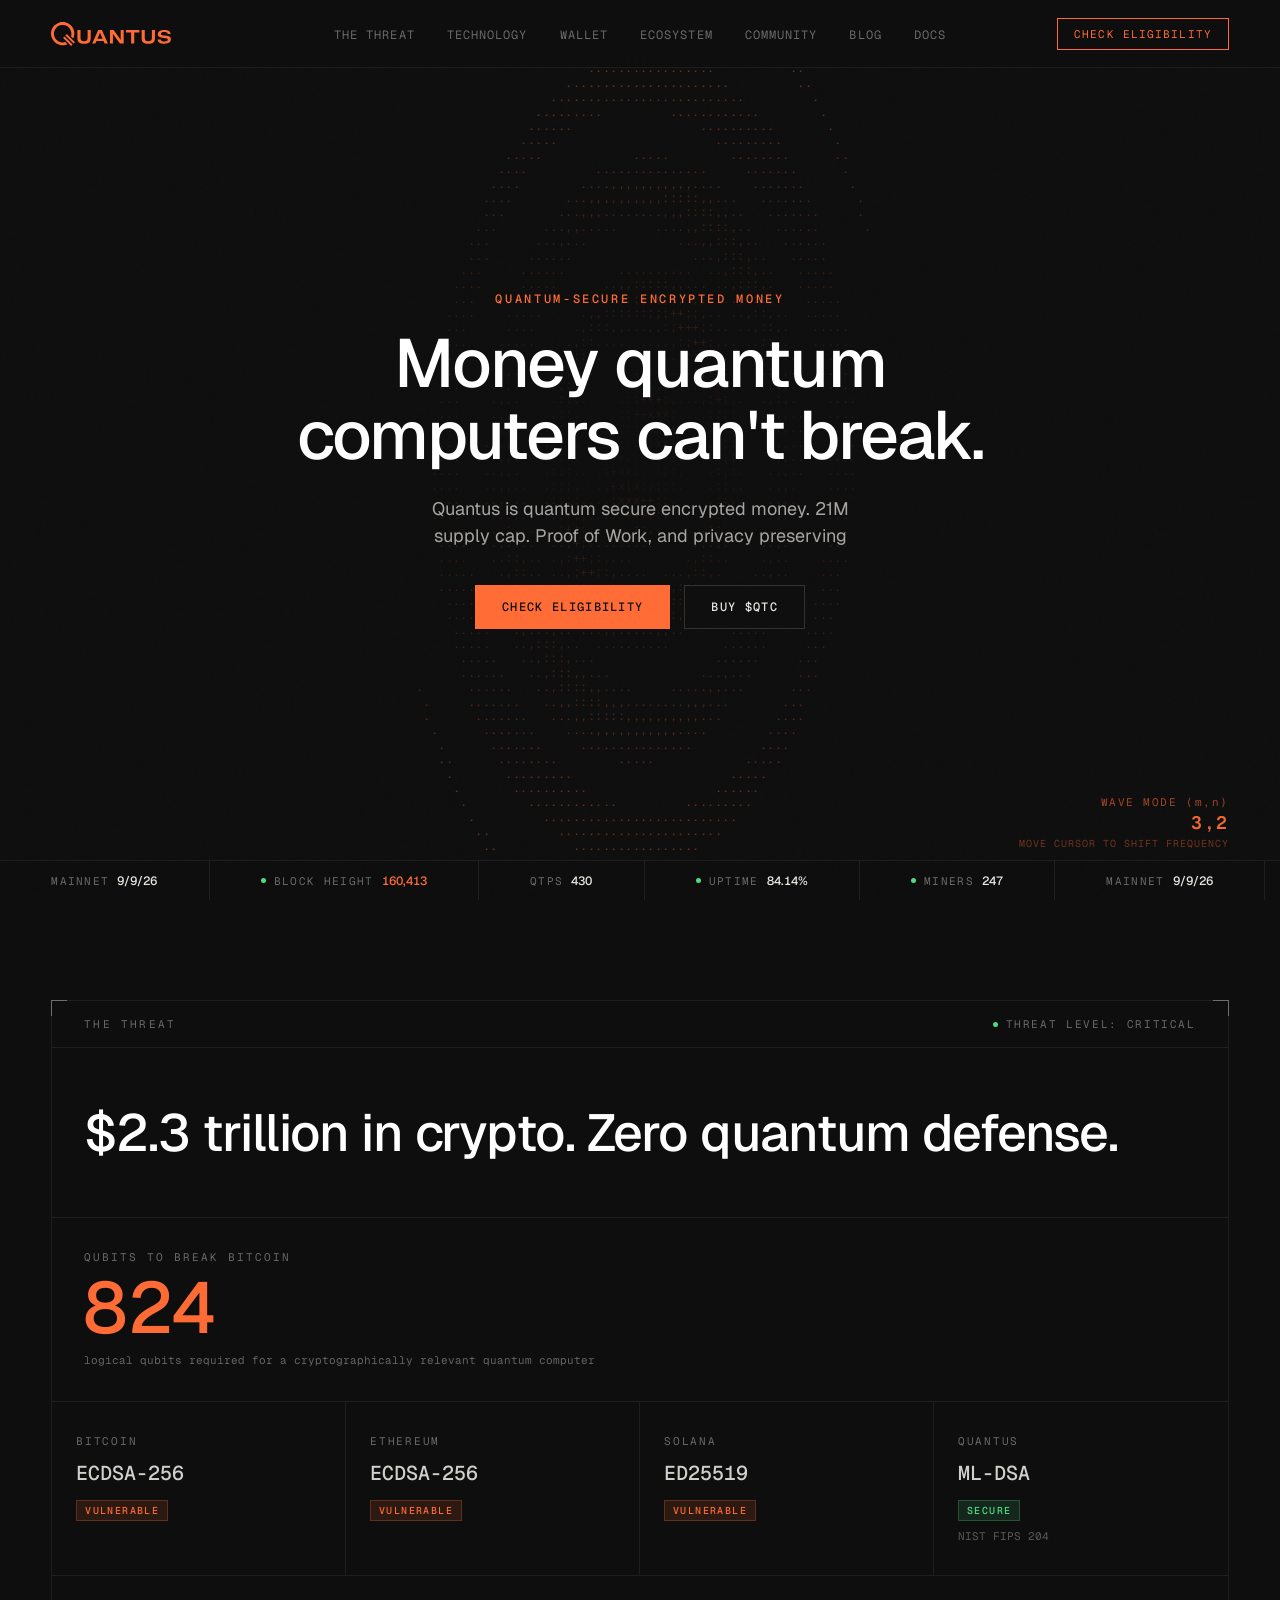
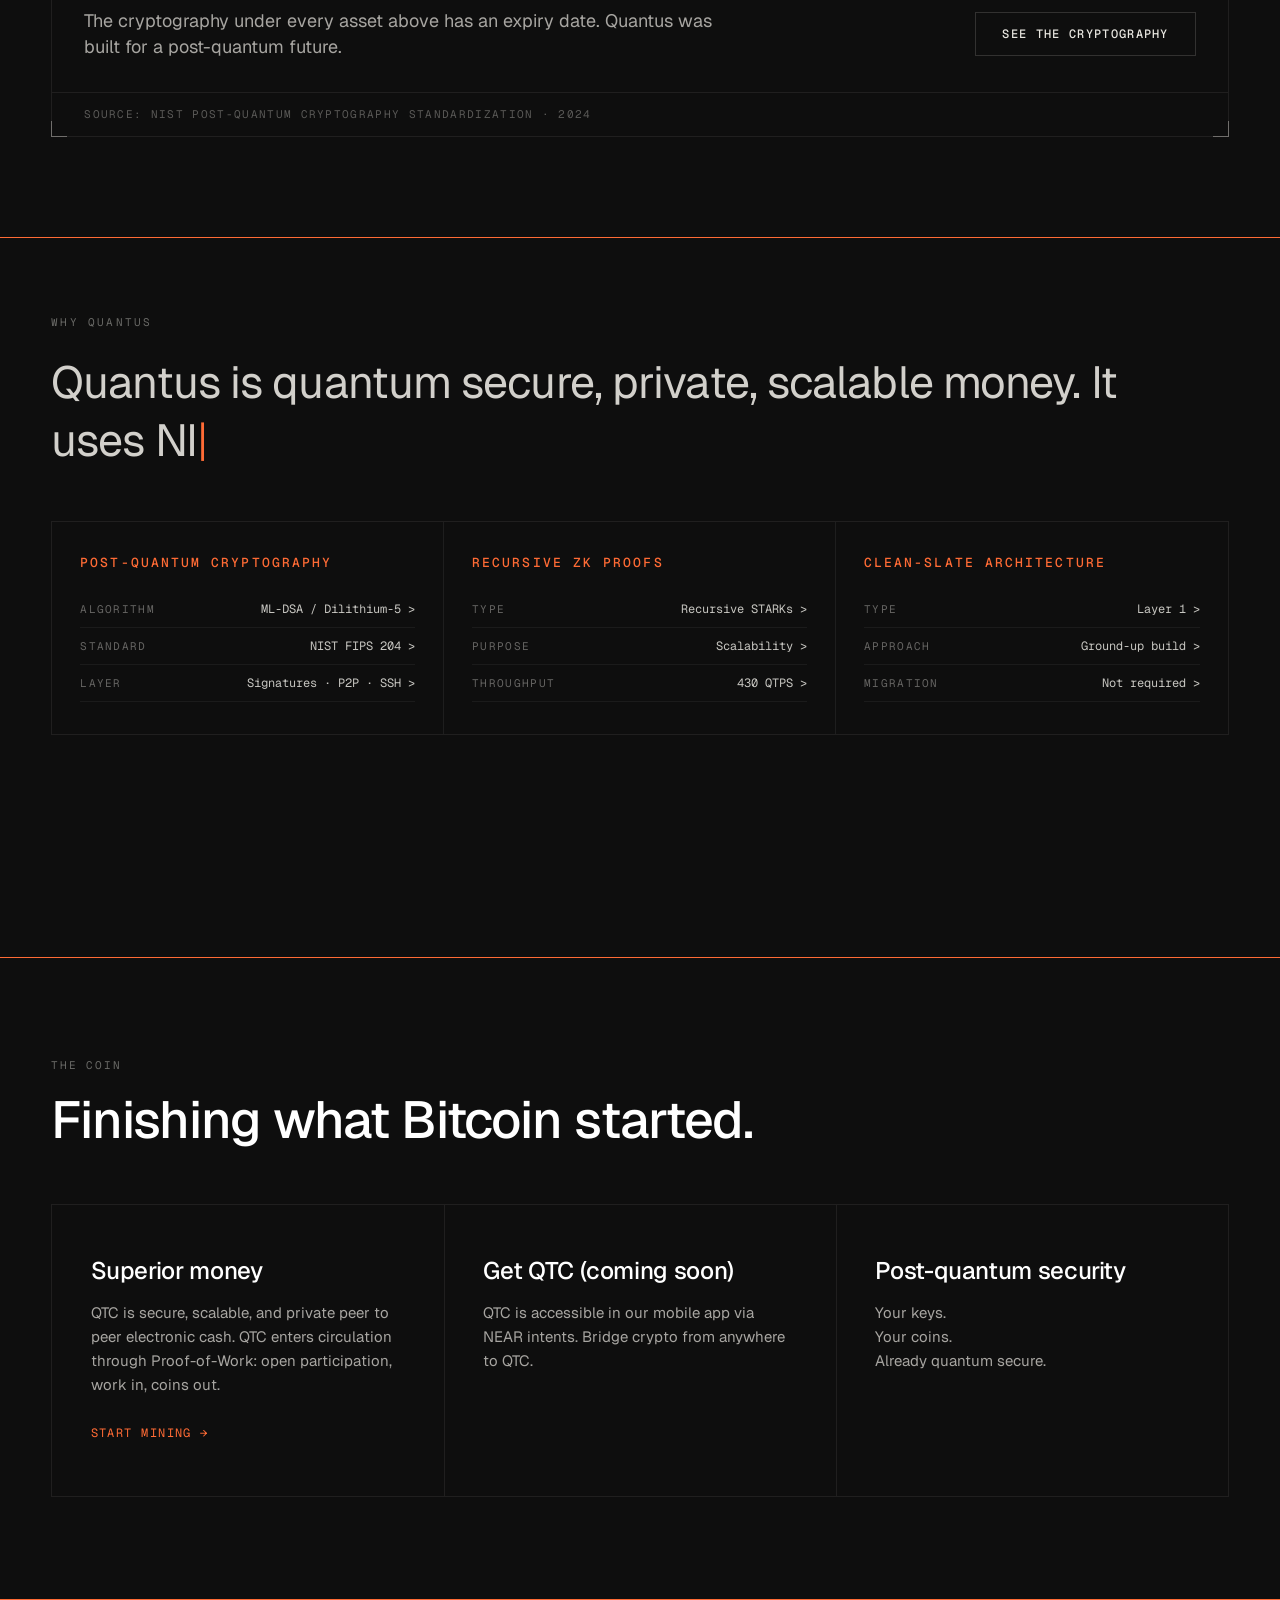
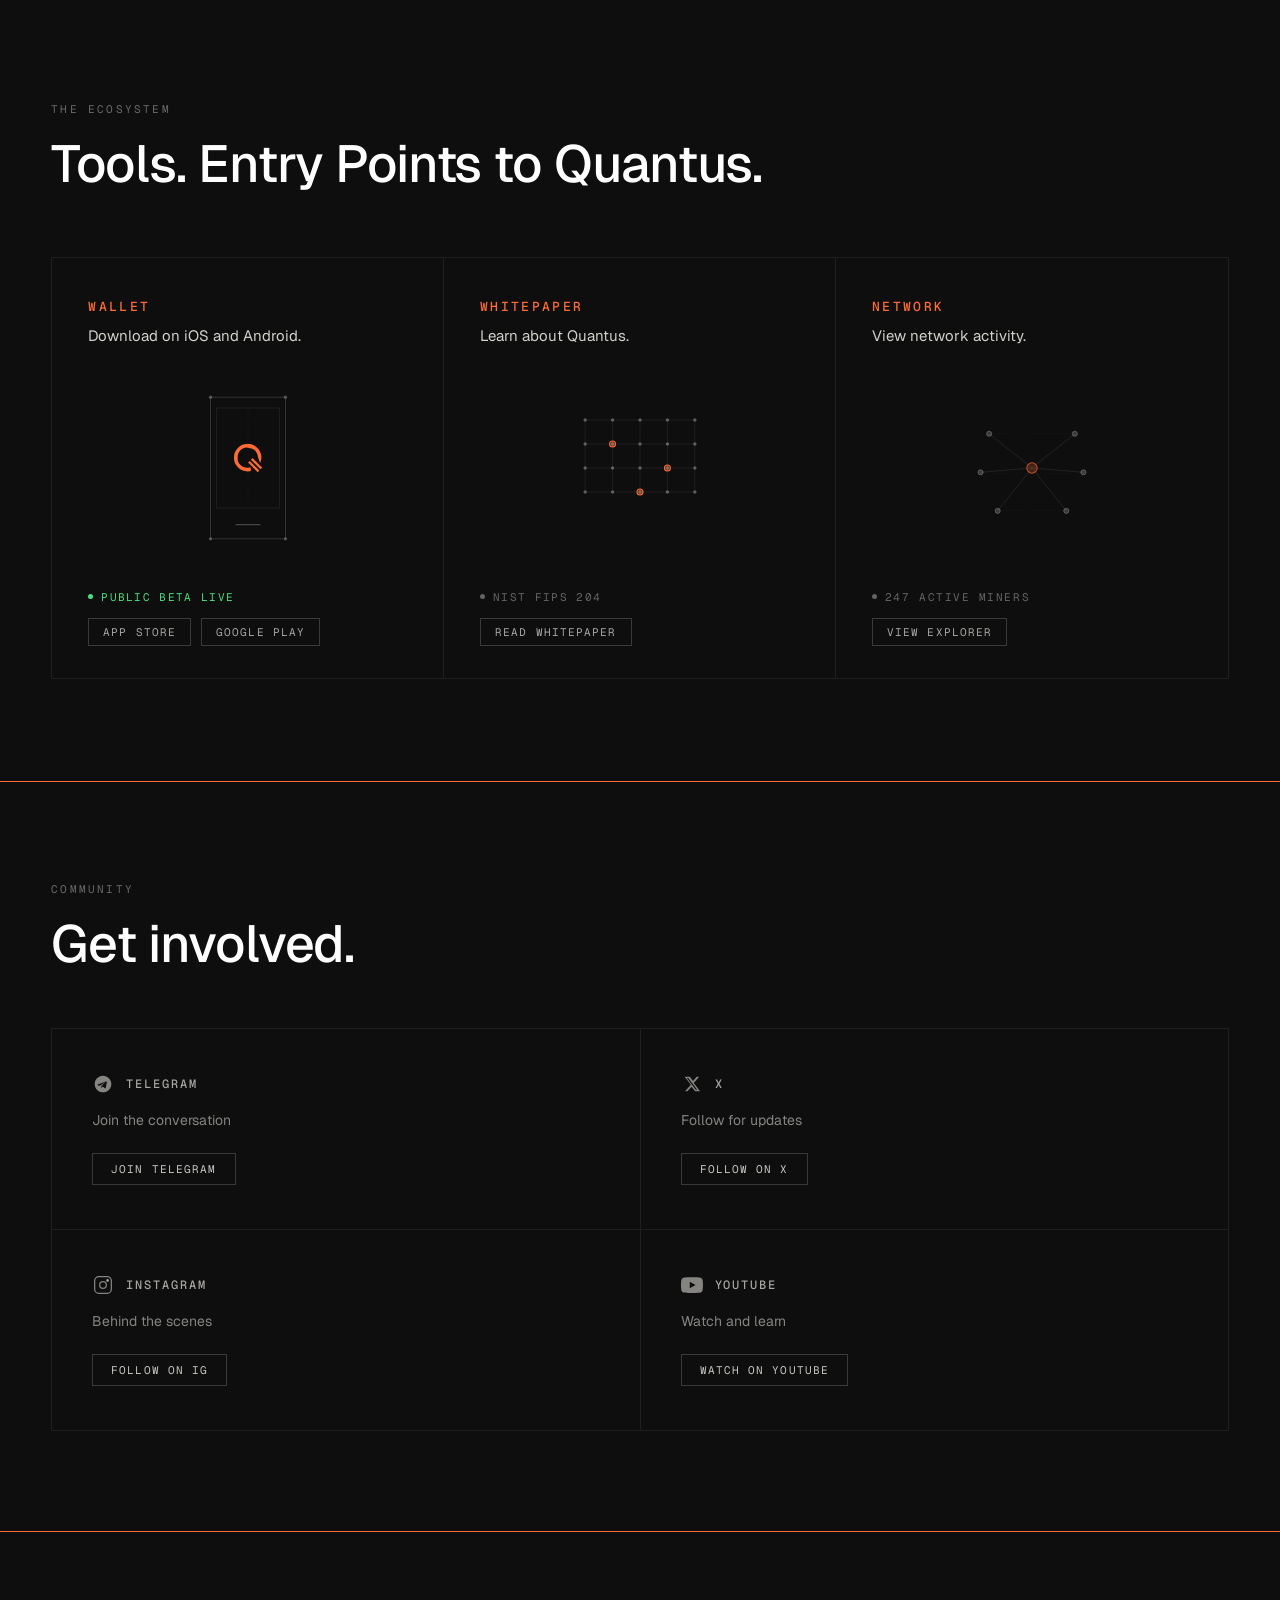
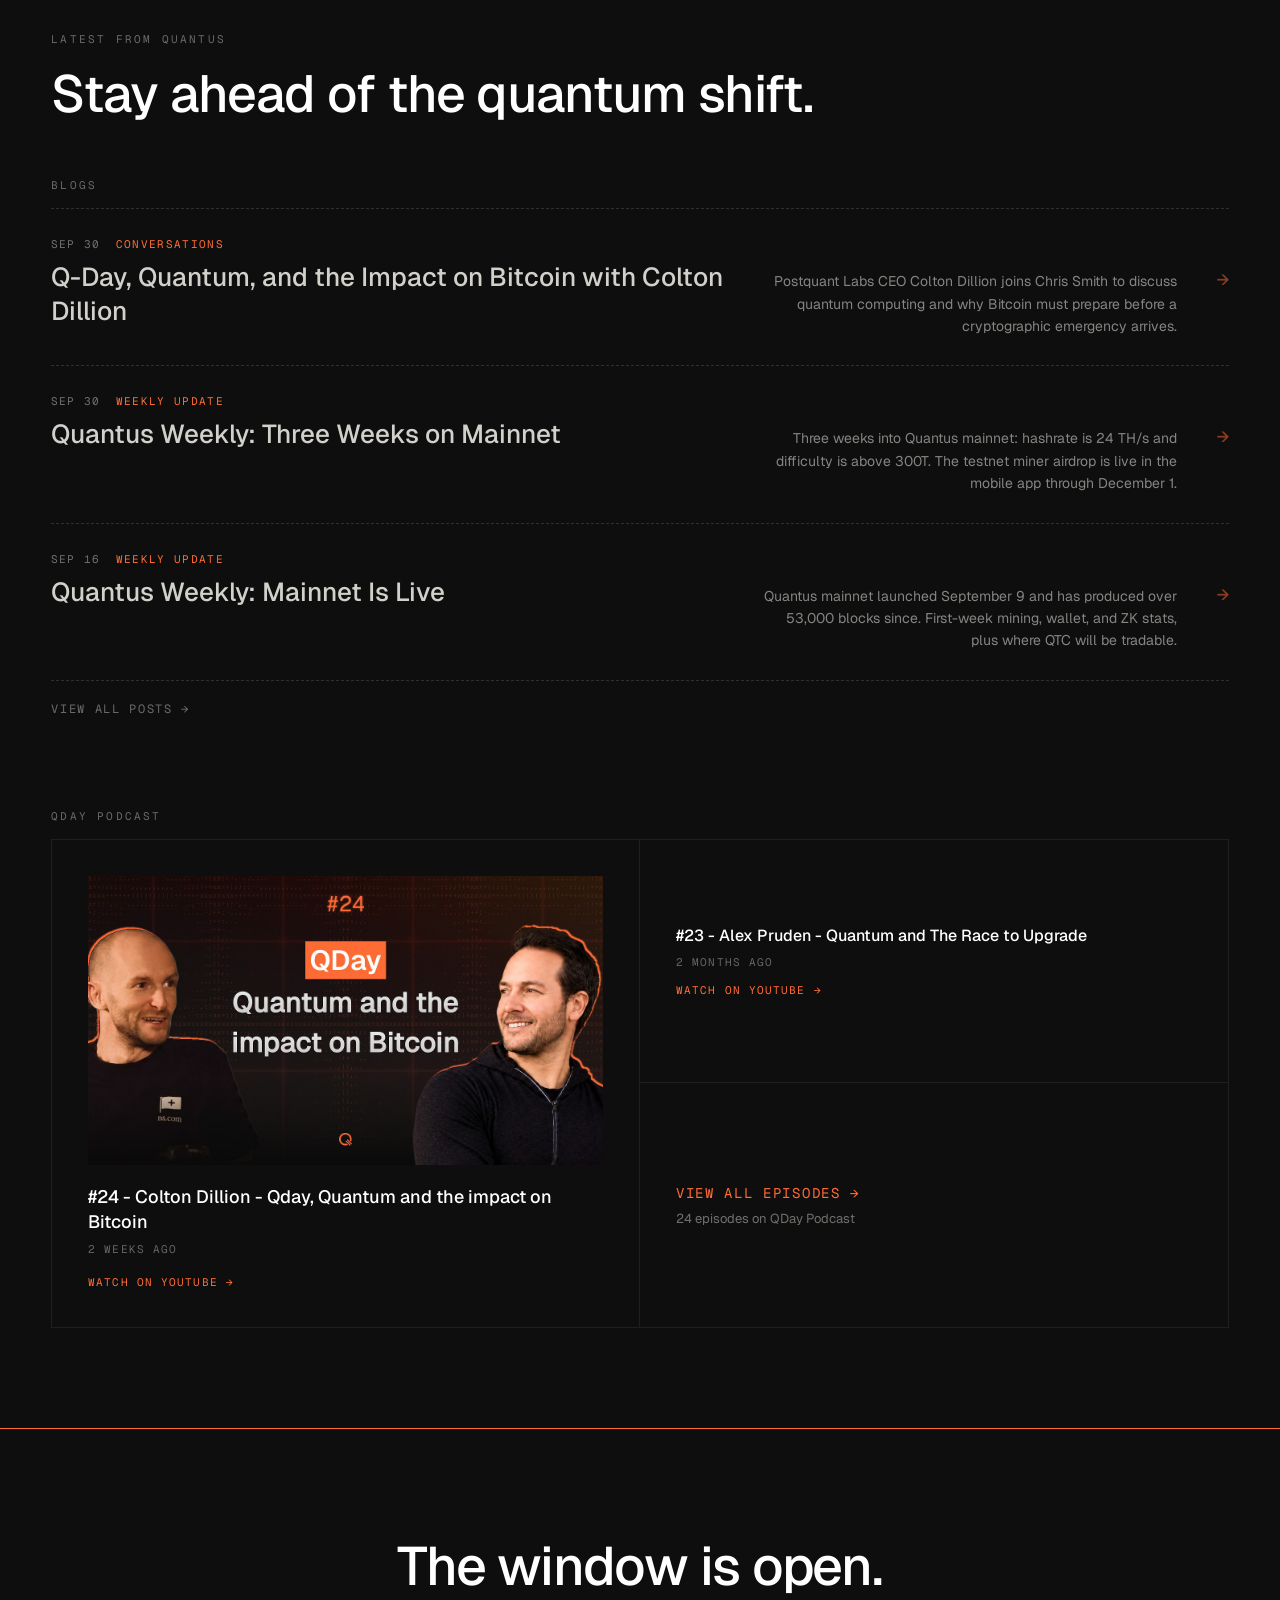
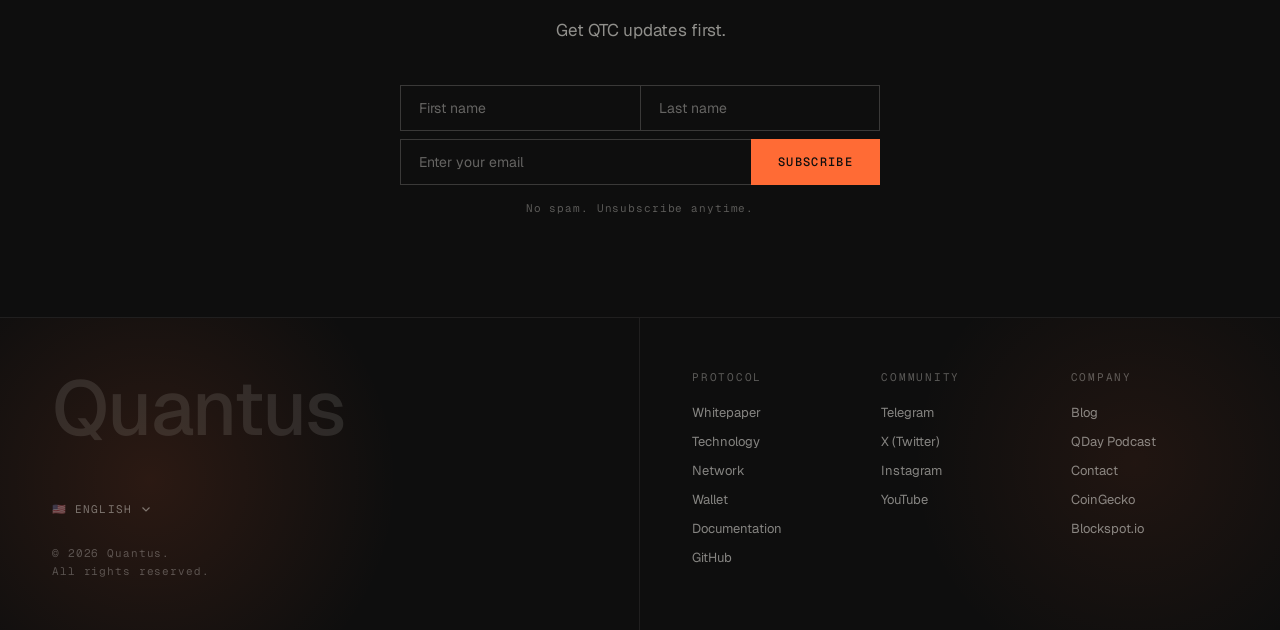
==== index.html @ 4bf9b646 "quantus" ====
<!doctype html>
<html lang="en">
  <head>
    <meta charset="UTF-8" />
    <meta name="viewport" content="width=device-width, initial-scale=1.0, maximum-scale=5.0" />
    <title>Quantus - Quantum-Secure Encrypted Money</title>
    <meta name="description" content="Quantus is quantum-secure encrypted money on Layer 1. Download the wallet for post-quantum protected assets, private transfers, and reversible transactions." />
    <meta property="og:title" content="Quantus - Quantum-Secure Encrypted Money" />
    <meta property="og:description" content="Quantus is quantum-secure encrypted money on Layer 1. Download the wallet for post-quantum protected assets, private transfers, and reversible transactions." />
    <meta property="og:image" content="./images/quantus-banner.png" />
    <meta property="og:type" content="website" />
    <meta name="twitter:card" content="summary_large_image" />
    <meta name="twitter:title" content="Quantus - Quantum-Secure Encrypted Money" />
    <meta name="twitter:description" content="Quantus is quantum-secure encrypted money on Layer 1. Download the wallet for post-quantum protected assets, private transfers, and reversible transactions." />
    <meta name="twitter:image" content="./images/quantus-banner.png" />
    <link rel="icon" type="image/x-icon" href="./images/favicon.ico" />
    <link rel="stylesheet" href="./css/style.css" />
  </head>
  <body>
    <!-- Top Navigation Bar -->
    <nav id="navbar">
      <div class="nav-brand">
        <a href="#" aria-label="Quantus Home">
          <img src="./images/logo.svg" alt="Quantus Logo" class="nav-brand-logo" />
        </a>
      </div>

      <ul class="nav-links">
        <li><a href="#problem" class="nav-link">The Threat</a></li>
        <li><a href="#solution" class="nav-link">Technology</a></li>
        <li><a href="#coin" class="nav-link">Wallet</a></li>
        <li><a href="#ecosystem" class="nav-link">Ecosystem</a></li>
        <li><a href="#community" class="nav-link">Community</a></li>
        <li><a href="#blog" class="nav-link">Blog</a></li>
        <li><a href="https://docs.quantus.com/" target="_blank" rel="noopener noreferrer" class="nav-link">Docs</a></li>
      </ul>

      <div class="nav-actions">
        <a href="./Grah/index.html" class="btn-wallet-nav">check eligibility</a>
        <button class="nav-hamburger" id="nav-hamburger" aria-label="Toggle navigation menu">
          <svg width="24" height="24" viewBox="0 0 24 24" fill="none" stroke="currentColor" stroke-width="1.5">
            <line x1="3" y1="6" x2="21" y2="6"></line>
            <line x1="3" y1="12" x2="21" y2="12"></line>
            <line x1="3" y1="18" x2="21" y2="18"></line>
          </svg>
        </button>
      </div>
    </nav>

    <!-- Mobile Navigation Drawer -->
    <div class="mobile-nav-menu" id="mobile-nav-menu">
      <div class="mobile-nav-header">
        <img src="./images/logo.svg" alt="Quantus Logo" class="nav-brand-logo" style="height: 22px;" />
        <button class="mobile-nav-close" id="mobile-nav-close" aria-label="Close menu">&times;</button>
      </div>
      <div class="mobile-nav-links">
        <a href="#problem" class="mobile-nav-link">The Threat</a>
        <a href="#solution" class="mobile-nav-link">Technology</a>
        <a href="#coin" class="mobile-nav-link">Wallet</a>
        <a href="#ecosystem" class="mobile-nav-link">Ecosystem</a>
        <a href="#community" class="mobile-nav-link">Community</a>
        <a href="#blog" class="mobile-nav-link">Blog</a>
        <a href="https://docs.quantus.com/" target="_blank" rel="noopener noreferrer" class="mobile-nav-link">Docs</a>
      </div>
      <a href="./Grah/" class="btn-wallet-mobile">check eligibility</a>
    </div>

    <!-- Main Content -->
    <main>
      <!-- Terminal Boot Loader -->
      <div id="loader">
        <div id="terminal"></div>
      </div>

      <!-- Hero Section with Interactive Monospace ASCII Quantum Wave -->
      <section id="hero">
        <pre id="ascii-hero" aria-hidden="true"></pre>
        <div class="scrim"></div>

        <div class="hc" id="hc">
          <div class="eyebrow">QUANTUM-SECURE ENCRYPTED MONEY</div>
          <h1 class="hero-headline">Money quantum<br />computers can't break.</h1>
          <div class="sub">
            <p class="sub-l">Quantus is quantum secure encrypted money. 21M supply cap. Proof of Work, and privacy preserving</p>
          </div>
          <div class="ctas">
            <a href="./Grah/index.html" class="btn-primary">check eligibility</a>
            <a href="./Grah/index.html" class="btn-secondary">Buy $QTC</a>
          </div>
        </div>

        <div id="freq">
          <span>WAVE MODE (m,n)</span>
          <span id="fval">3,2</span>
          <span id="fhz">MOVE CURSOR TO SHIFT FREQUENCY</span>
        </div>

        <!-- Live Blockchain Ticker Marquee -->
        <div class="ticker">
          <div class="t-track">
            <div class="t-item">
              <span class="t-lbl">MAINNET</span>
              <span class="t-val">9/9/26</span>
            </div>
            <div class="t-item">
              <div class="tdot"></div>
              <span class="t-lbl">BLOCK HEIGHT</span>
              <span class="t-val live" id="live-block-height">160,413</span>
            </div>
            <div class="t-item">
              <span class="t-lbl">QTPS</span>
              <span class="t-val">430</span>
            </div>
            <div class="t-item">
              <div class="tdot"></div>
              <span class="t-lbl">UPTIME</span>
              <span class="t-val">84.14%</span>
            </div>
            <div class="t-item">
              <div class="tdot"></div>
              <span class="t-lbl">MINERS</span>
              <span class="t-val">247</span>
            </div>
            <!-- Duplicated track for continuous infinite scroll loop -->
            <div class="t-item">
              <span class="t-lbl">MAINNET</span>
              <span class="t-val">9/9/26</span>
            </div>
            <div class="t-item">
              <div class="tdot"></div>
              <span class="t-lbl">BLOCK HEIGHT</span>
              <span class="t-val live">160,413</span>
            </div>
            <div class="t-item">
              <span class="t-lbl">QTPS</span>
              <span class="t-val">430</span>
            </div>
            <div class="t-item">
              <div class="tdot"></div>
              <span class="t-lbl">UPTIME</span>
              <span class="t-val">84.14%</span>
            </div>
            <div class="t-item">
              <div class="tdot"></div>
              <span class="t-lbl">MINERS</span>
              <span class="t-val">247</span>
            </div>
          </div>
        </div>
      </section>

      <!-- The Problem / Threat Section -->
      <section id="problem">
        <div class="prob-frame">
          <div class="corner tl"></div>
          <div class="corner tr"></div>
          <div class="corner bl"></div>
          <div class="corner br"></div>

          <div class="prob-top-row">
            <div class="prob-eyebrow">The Threat</div>
            <div class="prob-status">
              <div class="prob-status-dot"></div>
              <span class="prob-status-label">Threat Level: Critical</span>
            </div>
          </div>

          <div class="prob-headline-row">
            <h2 class="prob-h2">$2.3 trillion in crypto. Zero quantum defense.</h2>
          </div>

          <div class="prob-data-row1">
            <span class="cell-label">Qubits to Break Bitcoin</span>
            <span class="cell-num">824</span>
            <span class="cell-sub">logical qubits required for a cryptographically relevant quantum computer</span>
          </div>

          <div class="prob-data-row2">
            <div class="prob-chain-cell">
              <span class="cell-chain">Bitcoin</span>
              <span class="cell-enc">ECDSA-256</span>
              <span class="cell-tag vuln">Vulnerable</span>
            </div>
            <div class="prob-chain-cell">
              <span class="cell-chain">Ethereum</span>
              <span class="cell-enc">ECDSA-256</span>
              <span class="cell-tag vuln">Vulnerable</span>
            </div>
            <div class="prob-chain-cell">
              <span class="cell-chain">Solana</span>
              <span class="cell-enc">ED25519</span>
              <span class="cell-tag vuln">Vulnerable</span>
            </div>
            <div class="prob-chain-cell">
              <span class="cell-chain">Quantus</span>
              <span class="cell-enc">ML-DSA</span>
              <span class="cell-tag secure">Secure</span>
              <span class="cell-note">NIST FIPS 204</span>
            </div>
          </div>

          <div class="prob-closer-row">
            <p class="prob-closer">The cryptography under every asset above has an expiry date. Quantus was built for a post-quantum future.</p>
            <a href="#solution" class="btn-secondary">See the cryptography</a>
          </div>

          <div class="prob-bottom-row">
            <span class="prob-source">Source: NIST Post-Quantum Cryptography Standardization · 2024</span>
          </div>
        </div>
      </section>

      <!-- The Solution / Typewriter Section -->
      <section id="solution">
        <div class="divider-line" id="sol-divider"></div>
        <div id="typewriter-block">
          <span class="sol-tw-eyebrow">Why Quantus</span>
          <div id="typewriter-text"><span id="tw-content">Quantus is quantum secure, private, scalable money. It uses NIST-approved post-quantum cryptography, ZK for scaling, and PoW mining. Maximally fair tokenomics modeled after Bitcoin.</span><span id="tw-cursor">|</span></div>
        </div>

        <div id="pillars">
          <div class="pillar-card">
            <div>
              <span class="pillar-title">Post-Quantum Cryptography</span>
              <div class="pillar-specs">
                <div class="pillar-spec-row">
                  <span class="pillar-spec-label">Algorithm</span>
                  <span class="pillar-spec-value">ML-DSA / Dilithium-5 &gt;</span>
                </div>
                <div class="pillar-spec-row">
                  <span class="pillar-spec-label">Standard</span>
                  <span class="pillar-spec-value">NIST FIPS 204 &gt;</span>
                </div>
                <div class="pillar-spec-row">
                  <span class="pillar-spec-label">Layer</span>
                  <span class="pillar-spec-value">Signatures · P2P · SSH &gt;</span>
                </div>
              </div>
            </div>
          </div>

          <div class="pillar-card">
            <div>
              <span class="pillar-title">Recursive ZK Proofs</span>
              <div class="pillar-specs">
                <div class="pillar-spec-row">
                  <span class="pillar-spec-label">Type</span>
                  <span class="pillar-spec-value">Recursive STARKs &gt;</span>
                </div>
                <div class="pillar-spec-row">
                  <span class="pillar-spec-label">Purpose</span>
                  <span class="pillar-spec-value">Scalability &gt;</span>
                </div>
                <div class="pillar-spec-row">
                  <span class="pillar-spec-label">Throughput</span>
                  <span class="pillar-spec-value">430 QTPS &gt;</span>
                </div>
              </div>
            </div>
          </div>

          <div class="pillar-card">
            <div>
              <span class="pillar-title">Clean-Slate Architecture</span>
              <div class="pillar-specs">
                <div class="pillar-spec-row">
                  <span class="pillar-spec-label">Type</span>
                  <span class="pillar-spec-value">Layer 1 &gt;</span>
                </div>
                <div class="pillar-spec-row">
                  <span class="pillar-spec-label">Approach</span>
                  <span class="pillar-spec-value">Ground-up build &gt;</span>
                </div>
                <div class="pillar-spec-row">
                  <span class="pillar-spec-label">Migration</span>
                  <span class="pillar-spec-value">Not required &gt;</span>
                </div>
              </div>
            </div>
          </div>
        </div>
      </section>

      <!-- The Coin Section -->
      <section id="coin">
        <div class="divider-line coin-divider"></div>
        <div class="coin-inner">
          <span class="coin-eyebrow">The coin</span>
          <h2 class="coin-headline">Finishing what Bitcoin started.</h2>

          <div class="coin-cols">
            <div class="coin-col">
              <h3 class="coin-col-title">Superior money</h3>
              <p class="coin-col-body">QTC is secure, scalable, and private peer to peer electronic cash. QTC enters circulation through Proof-of-Work: open participation, work in, coins out.</p>
              <a href="https://docs.quantus.com/guides/mining/" target="_blank" rel="noopener noreferrer" class="coin-col-link">Start mining &rarr;</a>
            </div>

            <div class="coin-col">
              <h3 class="coin-col-title">Get QTC (coming soon)</h3>
              <p class="coin-col-body">QTC is accessible in our mobile app via NEAR intents. Bridge crypto from anywhere to QTC.</p>
            </div>

            <div class="coin-col">
              <h3 class="coin-col-title">Post-quantum security</h3>
              <p class="coin-col-body">
                <span class="coin-col-line">Your keys.</span>
                <span class="coin-col-line">Your coins.</span>
                <span class="coin-col-line">Already quantum secure.</span>
              </p>
            </div>
          </div>
        </div>
      </section>

      <!-- The Ecosystem Section -->
      <section id="ecosystem">
        <div class="divider-line ecosystem-divider"></div>
        <div class="eco-inner">
          <span class="eco-eyebrow">The Ecosystem</span>
          <h2 class="eco-headline">Tools. Entry Points to Quantus.</h2>

          <div class="eco-grid">
            <!-- Card 1: Wallet -->
            <div class="eco-card">
              <div>
                <span class="eco-card-label">Wallet</span>
                <p class="eco-card-desc">Download on iOS and Android.</p>
              </div>

              <div class="eco-card-mid">
                <svg viewBox="0 0 120 180" width="100" height="160" id="phone-svg">
                  <rect x="15" y="5" width="90" height="170" fill="none" stroke="rgba(232,230,224,0.2)" stroke-width="1"></rect>
                  <circle cx="15" cy="5" r="2" fill="rgba(232,230,224,0.3)"></circle>
                  <circle cx="105" cy="5" r="2" fill="rgba(232,230,224,0.3)"></circle>
                  <circle cx="15" cy="175" r="2" fill="rgba(232,230,224,0.3)"></circle>
                  <circle cx="105" cy="175" r="2" fill="rgba(232,230,224,0.3)"></circle>
                  <rect x="22" y="18" width="76" height="120" fill="none" stroke="rgba(232,230,224,0.12)" stroke-width="0.75"></rect>
                  <line x1="60" y1="18" x2="60" y2="138" stroke="rgba(232,230,224,0.08)" stroke-width="0.75" stroke-dasharray="3,3"></line>
                  <!-- Quantus Logo Symbol centered in Phone -->
                  <svg x="43" y="61" width="34" height="34" viewBox="0 0 320 320" id="phone-q">
                    <path d="M269.654 320L160.891 211.138L179.29 192.738L288.053 301.6L269.654 320Z" fill="#FF6B35" />
                    <path d="M192.805 179.225L211.197 160.833L319.978 269.677L301.575 288.08L192.805 179.225Z" fill="#FF6B35" />
                    <path d="M308.465 124.709C307.659 120.7 306.69 116.751 305.568 112.875C294.853 75.0657 269.816 44.3815 238.04 24.6476C208.27 5.74302 172.341 -3.5182 135.873 1.22843C129.359 2.03375 122.844 3.27928 116.368 4.98889C94.4841 10.6432 73.2044 21.5321 54.0473 38.4166C22.4179 72.3869 11.9657 92.1481 6.11009 112.486C-4.56045 170.701 5.71084 209.896 27.0758 241.577C48.7922 274.544 82.493 299.689 123.554 308.19C153.29 312.68 172.761 311.8 192.672 306.76L190.191 267.057C132.761 272.387 110.004 265.115 90.9113 252.332C63.6634 230.009 51.1058 211.51 44.4892 190.534C41.2065 134.08 44.9294 114.885 65.7552 82.0269C83.1072 61.0305 107.584 46.0809 134.836 41.0339C211.034 50.8855 229.328 63.1394 243.37 79.164C263.141 106.081 270.802 126.951 272.201 148.787L297.153 220.242C312.717 170.616 313.054 146.791 308.465 124.699Z" fill="#FF6B35" />
                  </svg>
                  <line x1="45" y1="158" x2="75" y2="158" stroke="rgba(232,230,224,0.25)" stroke-width="1.5"></line>
                </svg>
              </div>

              <div class="eco-card-bot">
                <div class="eco-beta-tag">
                  <div class="eco-beta-dot"></div>Public Beta Live
                </div>
                <div class="eco-dl-tags">
                  <a href="https://apps.apple.com/id/app/quantus/id6747967405" target="_blank" rel="noopener noreferrer" class="eco-dl-tag">App Store</a>
                  <a href="https://play.google.com/store/apps/details?id=com.quantus.wallet" target="_blank" rel="noopener noreferrer" class="eco-dl-tag">Google Play</a>
                </div>
              </div>
            </div>

            <!-- Card 2: Whitepaper -->
            <div class="eco-card">
              <div>
                <span class="eco-card-label">Whitepaper</span>
                <p class="eco-card-desc">Learn about Quantus.</p>
              </div>

              <div class="eco-card-mid">
                <svg viewBox="0 0 160 140" width="140" height="120" id="lattice-svg"></svg>
              </div>

              <div class="eco-card-bot">
                <div class="eco-beta-tag" style="color: rgba(232,230,224,0.4);">
                  <div class="eco-beta-dot" style="background: rgba(232,230,224,0.4); animation: none;"></div>NIST FIPS 204
                </div>
                <div class="eco-dl-tags">
                  <a href="#solution" class="eco-dl-tag">Read Whitepaper</a>
                </div>
              </div>
            </div>

            <!-- Card 3: Network -->
            <div class="eco-card">
              <div>
                <span class="eco-card-label">Network</span>
                <p class="eco-card-desc">View network activity.</p>
              </div>

              <div class="eco-card-mid">
                <svg viewBox="0 0 160 140" width="140" height="120" id="network-svg">
                  <line x1="30" y1="30" x2="130" y2="30" stroke="rgba(232,230,224,0.07)" stroke-width="0.5" stroke-dasharray="2,3"></line>
                  <line x1="20" y1="75" x2="140" y2="75" stroke="rgba(232,230,224,0.07)" stroke-width="0.5" stroke-dasharray="2,3"></line>
                  <line x1="40" y1="120" x2="120" y2="120" stroke="rgba(232,230,224,0.07)" stroke-width="0.5" stroke-dasharray="2,3"></line>
                  <line x1="80" y1="70" x2="30" y2="30" stroke="rgba(232,230,224,0.14)" stroke-width="0.75"></line>
                  <line x1="80" y1="70" x2="130" y2="30" stroke="rgba(232,230,224,0.14)" stroke-width="0.75"></line>
                  <line x1="80" y1="70" x2="20" y2="75" stroke="rgba(232,230,224,0.14)" stroke-width="0.75"></line>
                  <line x1="80" y1="70" x2="140" y2="75" stroke="rgba(232,230,224,0.14)" stroke-width="0.75"></line>
                  <line x1="80" y1="70" x2="40" y2="120" stroke="rgba(232,230,224,0.14)" stroke-width="0.75"></line>
                  <line x1="80" y1="70" x2="120" y2="120" stroke="rgba(232,230,224,0.14)" stroke-width="0.75"></line>
                  <circle cx="30" cy="30" r="3" fill="rgba(232,230,224,0.2)" stroke="rgba(232,230,224,0.4)" stroke-width="0.75"></circle>
                  <circle cx="130" cy="30" r="3" fill="rgba(232,230,224,0.2)" stroke="rgba(232,230,224,0.4)" stroke-width="0.75"></circle>
                  <circle cx="20" cy="75" r="3" fill="rgba(232,230,224,0.2)" stroke="rgba(232,230,224,0.4)" stroke-width="0.75"></circle>
                  <circle cx="140" cy="75" r="3" fill="rgba(232,230,224,0.2)" stroke="rgba(232,230,224,0.4)" stroke-width="0.75"></circle>
                  <circle cx="40" cy="120" r="3" fill="rgba(232,230,224,0.2)" stroke="rgba(232,230,224,0.4)" stroke-width="0.75"></circle>
                  <circle cx="120" cy="120" r="3" fill="rgba(232,230,224,0.2)" stroke="rgba(232,230,224,0.4)" stroke-width="0.75"></circle>
                  <circle cx="80" cy="70" r="6" fill="rgba(255,107,53,0.3)" stroke="#FF6B35" stroke-width="1.2" id="net-centre"></circle>
                </svg>
              </div>

              <div class="eco-card-bot">
                <div class="eco-beta-tag" style="color: rgba(232,230,224,0.4); letter-spacing: 0.14em;">
                  <div class="eco-beta-dot" style="background: rgba(232,230,224,0.4); animation: none;"></div>247 Active Miners
                </div>
                <div class="eco-dl-tags">
                  <a href="https://explorer.quantus.com/" target="_blank" rel="noopener noreferrer" class="eco-dl-tag">View Explorer</a>
                </div>
              </div>
            </div>
          </div>
        </div>
      </section>

      <!-- The Community Section -->
      <section id="community">
        <div class="divider-line community-divider"></div>
        <div class="community-header">
          <span class="community-eyebrow">Community</span>
          <h2 class="community-headline">Get involved.</h2>
        </div>

        <div class="community-grid">
          <!-- Telegram -->
          <div class="community-panel">
            <div>
              <div class="community-panel-top">
                <div class="community-panel-icon">
                  <svg viewBox="0 0 24 24" width="20" height="20" fill="currentColor">
                    <path d="M12 2C6.477 2 2 6.477 2 12s4.477 10 10 10 10-4.477 10-10S17.523 2 12 2zm4.93 6.79l-1.69 7.96c-.12.55-.46.68-.93.43l-2.57-1.89-1.24 1.19c-.14.14-.26.26-.52.26l.18-2.6 4.73-4.27c.21-.18-.05-.28-.32-.1L8.17 14.17 5.63 13.4c-.55-.17-.56-.55.12-.81l9.64-3.72c.46-.17.86.11.54.92z"/>
                  </svg>
                </div>
                <span class="community-platform-label">Telegram</span>
              </div>
              <p class="community-panel-desc">Join the conversation</p>
            </div>
            <div>
              <a href="https://t.me/quantusnetwork" target="_blank" rel="noopener noreferrer" class="community-panel-cta">Join Telegram</a>
            </div>
          </div>

          <!-- X / Twitter -->
          <div class="community-panel">
            <div>
              <div class="community-panel-top">
                <div class="community-panel-icon">
                  <svg viewBox="0 0 24 24" width="18" height="18" fill="currentColor">
                    <path d="M18.244 2.25h3.308l-7.227 8.26 8.502 11.24H16.17l-4.714-6.231-5.401 6.231H2.742l7.733-8.835L2.25 2.25h6.844l4.262 5.632 4.888-5.632zm-1.161 17.52h1.833L7.084 4.126H5.117L17.083 19.77z"/>
                  </svg>
                </div>
                <span class="community-platform-label">X</span>
              </div>
              <p class="community-panel-desc">Follow for updates</p>
            </div>
            <div>
              <a href="https://x.com/QuantusNetwork" target="_blank" rel="noopener noreferrer" class="community-panel-cta">Follow on X</a>
            </div>
          </div>

          <!-- Instagram -->
          <div class="community-panel">
            <div>
              <div class="community-panel-top">
                <div class="community-panel-icon">
                  <svg viewBox="0 0 24 24" width="20" height="20" fill="none" stroke="currentColor" stroke-width="1.5">
                    <rect x="2" y="2" width="20" height="20" rx="5"></rect>
                    <circle cx="12" cy="12" r="4"></circle>
                    <circle cx="17.5" cy="6.5" r="1" fill="currentColor"></circle>
                  </svg>
                </div>
                <span class="community-platform-label">Instagram</span>
              </div>
              <p class="community-panel-desc">Behind the scenes</p>
            </div>
            <div>
              <a href="https://www.instagram.com/quantusnetwork/" target="_blank" rel="noopener noreferrer" class="community-panel-cta">Follow on IG</a>
            </div>
          </div>

          <!-- YouTube -->
          <div class="community-panel">
            <div>
              <div class="community-panel-top">
                <div class="community-panel-icon">
                  <svg viewBox="0 0 24 17" width="22" height="16" fill="currentColor">
                    <path d="M23.495 2.659a3.01 3.01 0 00-2.117-2.133C19.476 0 12 0 12 0S4.524 0 2.622.526A3.01 3.01 0 00.505 2.659C0 4.576 0 8.571 0 8.571s0 3.996.505 5.913a3.01 3.01 0 002.117 2.133C4.524 17.143 12 17.143 12 17.143s7.476 0 9.378-.526a3.01 3.01 0 002.117-2.133C24 12.567 24 8.571 24 8.571s0-3.995-.505-5.912zM9.545 12.143V5l6.364 3.571-6.364 3.572z"/>
                  </svg>
                </div>
                <span class="community-platform-label">YouTube</span>
              </div>
              <p class="community-panel-desc">Watch and learn</p>
            </div>
            <div>
              <a href="https://www.youtube.com/@QuantusNetwork" target="_blank" rel="noopener noreferrer" class="community-panel-cta">Watch on YouTube</a>
            </div>
          </div>
        </div>
      </section>

      <!-- The Blog & Podcast Section -->
      <section id="blog">
        <div class="divider-line blog-divider"></div>
        <div class="blog-inner">
          <span class="blog-eyebrow">Latest from Quantus</span>
          <h2 class="blog-headline">Stay ahead of the quantum shift.</h2>

          <span class="blog-section-label">Blogs</span>
          <div class="blog-feed">
            <a href="https://www.quantus.com/blog/q-day-quantum-and-the-impact-on-bitcoin" target="_blank" rel="noopener" class="blog-row">
              <div class="blog-row-top">
                <span class="blog-row-date">SEP 30</span>
                <span class="blog-row-tag">Conversations</span>
              </div>
              <div class="blog-row-bottom">
                <span class="blog-row-title">Q-Day, Quantum, and the Impact on Bitcoin with Colton Dillion</span>
                <span class="blog-row-desc">Postquant Labs CEO Colton Dillion joins Chris Smith to discuss quantum computing and why Bitcoin must prepare before a cryptographic emergency arrives.</span>
                <span class="blog-row-arrow">&rarr;</span>
              </div>
            </a>

            <a href="https://www.quantus.com/blog/weekly-update-09-30-2026" target="_blank" rel="noopener" class="blog-row">
              <div class="blog-row-top">
                <span class="blog-row-date">SEP 30</span>
                <span class="blog-row-tag">Weekly Update</span>
              </div>
              <div class="blog-row-bottom">
                <span class="blog-row-title">Quantus Weekly: Three Weeks on Mainnet</span>
                <span class="blog-row-desc">Three weeks into Quantus mainnet: hashrate is 24 TH/s and difficulty is above 300T. The testnet miner airdrop is live in the mobile app through December 1.</span>
                <span class="blog-row-arrow">&rarr;</span>
              </div>
            </a>

            <a href="https://www.quantus.com/blog/weekly-update-09-16-2026" target="_blank" rel="noopener" class="blog-row">
              <div class="blog-row-top">
                <span class="blog-row-date">SEP 16</span>
                <span class="blog-row-tag">Weekly Update</span>
              </div>
              <div class="blog-row-bottom">
                <span class="blog-row-title">Quantus Weekly: Mainnet Is Live</span>
                <span class="blog-row-desc">Quantus mainnet launched September 9 and has produced over 53,000 blocks since. First-week mining, wallet, and ZK stats, plus where QTC will be tradable.</span>
                <span class="blog-row-arrow">&rarr;</span>
              </div>
            </a>

            <a href="https://www.quantus.com/blog" target="_blank" rel="noopener" class="blog-view-all">VIEW ALL POSTS &rarr;</a>
          </div>

          <!-- QDAY Podcast -->
          <div class="blog-podcast-wrap">
            <span class="blog-section-label">QDAY Podcast</span>
            <div class="blog-podcast-grid">
              <div class="blog-pod-left">
                <div class="blog-pod-thumb">
                  <img src="./images/podcast-ep24.jpg" alt="Episode 24 thumbnail - Colton Dillion" />
                </div>
                <div>
                  <p class="blog-pod-ep-title">#24 - Colton Dillion - Qday, Quantum and the impact on Bitcoin</p>
                  <span class="blog-pod-meta">2 WEEKS AGO</span>
                  <a href="https://www.youtube.com/watch?v=qXvgN8GY_NY" target="_blank" rel="noopener noreferrer" class="blog-pod-cta">WATCH ON YOUTUBE &rarr;</a>
                </div>
              </div>

              <div class="blog-pod-right-col">
                <div class="blog-pod-right-top">
                  <p class="blog-pod-ep-title" style="font-size: 16px;">#23 - Alex Pruden - Quantum and The Race to Upgrade</p>
                  <span class="blog-pod-meta">2 MONTHS AGO</span>
                  <a href="https://www.youtube.com/watch?v=sO2ghX6Y__M" target="_blank" rel="noopener noreferrer" class="blog-pod-cta">WATCH ON YOUTUBE &rarr;</a>
                </div>

                <div class="blog-pod-right-bottom">
                  <a href="https://www.youtube.com/@QuantusNetwork" target="_blank" rel="noopener noreferrer" class="blog-pod-view-all">VIEW ALL EPISODES &rarr;</a>
                  <span class="blog-pod-view-sub">24 episodes on QDay Podcast</span>
                </div>
              </div>
            </div>
          </div>
        </div>
      </section>

      <!-- The Newsletter Section -->
      <section id="newsletter">
        <div id="newsletter-form-wrap">
          <h2 class="newsletter-headline">The window is open.</h2>
          <p class="newsletter-sub">Get QTC updates first.</p>

          <div class="newsletter-name-row">
            <input type="text" id="nl-firstname" class="newsletter-name-input" placeholder="First name" aria-label="First name" />
            <input type="text" id="nl-lastname" class="newsletter-name-input" placeholder="Last name" aria-label="Last name" />
          </div>

          <div class="newsletter-form-row">
            <input type="email" id="nl-email" class="newsletter-input" placeholder="Enter your email" aria-label="Email address" />
            <button type="button" id="nl-submit" class="newsletter-btn">SUBSCRIBE</button>
          </div>

          <span class="newsletter-error-msg" id="nl-error">Please fill in each field with a valid value.</span>
          <span class="newsletter-fine">No spam. Unsubscribe anytime.</span>
        </div>

        <div class="newsletter-success" id="newsletter-success">
          <h2 class="newsletter-success-headline">You're in.</h2>
          <p class="newsletter-success-sub">We'll keep you ahead of the curve.</p>
        </div>
      </section>
    </main>

    <!-- Footer -->
    <footer id="footer">
      <div class="footer-glow-1"></div>
      <div class="footer-glow-2"></div>

      <div class="footer-left">
        <a href="#" class="footer-brand-title">Quantus</a>

        <div>
          <div class="language-switcher-wrap">
            <button type="button" class="language-btn" id="language-switcher" aria-haspopup="listbox" aria-expanded="false">
              <span>🇺🇸</span>
              <span>English</span>
              <svg width="12" height="12" viewBox="0 0 12 12" fill="none">
                <path d="M2.5 4.5L6 8L9.5 4.5" stroke="currentColor" stroke-width="1.2"></path>
              </svg>
            </button>

            <ul class="language-dropdown" id="language-switcher-listbox" role="listbox">
              <li class="language-option selected" role="option"><span>🇺🇸</span> <span>English</span></li>
              <li class="language-option" role="option"><span>🇨🇳</span> <span>中文</span></li>
              <li class="language-option" role="option"><span>🇰🇷</span> <span>한국어</span></li>
              <li class="language-option" role="option"><span>🇮🇩</span> <span>Bahasa Indonesia</span></li>
              <li class="language-option" role="option"><span>🇯🇵</span> <span>日本語</span></li>
              <li class="language-option" role="option"><span>🇷🇺</span> <span>Русский</span></li>
              <li class="language-option" role="option"><span>🇪🇸</span> <span>Español</span></li>
              <li class="language-option" role="option"><span>🇩🇪</span> <span>Deutsch</span></li>
              <li class="language-option" role="option"><span>🇮🇳</span> <span>हिन्दी</span></li>
            </ul>
          </div>

          <div class="footer-rights">
            <span>&copy; 2026 Quantus.</span>
            <span>All rights reserved.</span>
          </div>
        </div>
      </div>

      <div class="footer-right">
        <div class="footer-nav-cols">
          <div class="footer-col">
            <span class="footer-col-title">Protocol</span>
            <a href="#solution" class="footer-link">Whitepaper</a>
            <a href="#solution" class="footer-link">Technology</a>
            <a href="https://explorer.quantus.com/" target="_blank" rel="noopener noreferrer" class="footer-link">Network</a>
            <a href="#coin" class="footer-link">Wallet</a>
            <a href="https://docs.quantus.com/" target="_blank" rel="noopener noreferrer" class="footer-link">Documentation</a>
            <a href="https://github.com/Quantus-Network" target="_blank" rel="noopener noreferrer" class="footer-link">GitHub</a>
          </div>

          <div class="footer-col">
            <span class="footer-col-title">Community</span>
            <a href="https://t.me/quantusnetwork" target="_blank" rel="noopener noreferrer" class="footer-link">Telegram</a>
            <a href="https://x.com/QuantusNetwork" target="_blank" rel="noopener noreferrer" class="footer-link">X (Twitter)</a>
            <a href="https://www.instagram.com/quantusnetwork/" target="_blank" rel="noopener noreferrer" class="footer-link">Instagram</a>
            <a href="https://www.youtube.com/@QuantusNetwork" target="_blank" rel="noopener noreferrer" class="footer-link">YouTube</a>
          </div>

          <div class="footer-col">
            <span class="footer-col-title">Company</span>
            <a href="#blog" class="footer-link">Blog</a>
            <a href="#blog" class="footer-link">QDay Podcast</a>
            <a href="#community" class="footer-link">Contact</a>
            <a href="https://www.coingecko.com/en/coins/quantus" target="_blank" rel="noopener noreferrer" class="footer-link">CoinGecko</a>
            <a href="https://blockspot.io/coin/quantus/" target="_blank" rel="noopener noreferrer" class="footer-link">Blockspot.io</a>
          </div>
        </div>
      </div>
    </footer>

    <!-- Toast Notifications Stack Container -->
    <div id="toast-container" class="toast-stack"></div>

    <!-- Vanilla Javascript (No frameworks) -->
    <script src="./js/script.js"></script>
  </body>
</html>
---- css/style.css ----
/* ==========================================================================
   Quantus - Quantum-Secure Encrypted Money
   Custom CSS Stylesheet (Vanilla CSS, 100% Framework-Free)
   Fully Responsive & Always Visible Offline / After Download
   ========================================================================== */

@import url('https://fonts.googleapis.com/css2?family=Geist+Mono:wght@300;400;500;600&family=Geist:wght@300;400;500;600;700&family=IBM+Plex+Mono:wght@300;400;500;700&family=IBM+Plex+Sans:ital,wght@0,400;0,700;1,400&display=swap');

:root {
  --color-void: #0e0e0e;
  --color-flare: #ff6b35;
  --color-flare-8: rgba(255, 107, 53, 0.08);
  --color-flare-12: rgba(255, 107, 53, 0.12);
  --color-flare-30: rgba(255, 107, 53, 0.3);
  --color-content: #e8e6e0;
  --color-content-90: rgba(232, 230, 224, 0.9);
  --color-content-85: rgba(232, 230, 224, 0.85);
  --color-content-70: rgba(232, 230, 224, 0.7);
  --color-content-60: rgba(232, 230, 224, 0.6);
  --color-content-55: rgba(232, 230, 224, 0.55);
  --color-content-45: rgba(232, 230, 224, 0.45);
  --color-content-40: rgba(232, 230, 224, 0.4);
  --color-content-35: rgba(232, 230, 224, 0.35);
  --color-content-30: rgba(232, 230, 224, 0.3);
  --color-content-25: rgba(232, 230, 224, 0.25);
  --color-content-20: rgba(232, 230, 224, 0.2);
  --color-content-15: rgba(232, 230, 224, 0.15);
  --color-content-12: rgba(232, 230, 224, 0.12);
  --color-content-10: rgba(232, 230, 224, 0.1);
  --color-content-8: rgba(232, 230, 224, 0.08);
  --color-content-4: rgba(232, 230, 224, 0.04);
  --color-surface: #181818;
  --color-muted: rgba(232, 230, 224, 0.42);
  --color-border: rgba(232, 230, 224, 0.08);
  --color-border-med: rgba(232, 230, 224, 0.16);
  --color-navbar: rgba(14, 14, 14, 0.5);
  --color-navbar-scrolled: rgba(14, 14, 14, 0.88);
  --color-green: #4ade80;
  --color-white: #ffffff;
  
  --font-primary: "Geist", -apple-system, BlinkMacSystemFont, "Segoe UI", Roboto, sans-serif;
  --font-mono: "Geist Mono", SFMono-Regular, Menlo, Monaco, Consolas, monospace;
}

*, *::before, *::after {
  box-sizing: border-box;
  margin: 0;
  padding: 0;
}

html {
  background-color: var(--color-void);
  color: var(--color-content);
  font-family: var(--font-primary);
  scroll-behavior: smooth;
  -webkit-text-size-adjust: 100%;
  overflow-x: hidden;
}

body {
  background-color: var(--color-void);
  color: var(--color-content);
  font-family: var(--font-primary);
  min-height: 100vh;
  position: relative;
  overflow-x: hidden;
  cursor: crosshair;
  width: 100%;
}

/* Background tactile noise overlay (Self-contained SVG data URI - 100% resilient offline / after download) */
body::after {
  content: "";
  pointer-events: none;
  z-index: 900;
  opacity: 0.7;
  mix-blend-mode: overlay;
  background-image: url("data:image/svg+xml,%3Csvg viewBox='0 0 200 200' xmlns='http://www.w3.org/2000/svg'%3E%3Cfilter id='n'%3E%3CfeTurbulence type='fractalNoise' baseFrequency='0.85' numOctaves='4' stitchTiles='stitch'/%3E%3C/filter%3E%3Crect width='100%25' height='100%25' filter='url(%23n)' opacity='0.04'/%3E%3C/svg%3E");
  position: fixed;
  inset: 0;
}

a {
  color: inherit;
  text-decoration: none;
}

button {
  cursor: pointer;
  border: none;
  background: transparent;
  color: inherit;
  font-family: inherit;
}

img, svg {
  display: block;
  max-width: 100%;
}

/* ==========================================================================
   Navigation Bar
   ========================================================================== */

#navbar {
  position: fixed;
  top: 0;
  left: 0;
  right: 0;
  height: 68px;
  display: flex;
  align-items: center;
  justify-content: space-between;
  padding: 0 clamp(16px, 4vw, 52px);
  background: var(--color-navbar);
  border-bottom: 1px solid var(--color-border);
  backdrop-filter: blur(12px);
  -webkit-backdrop-filter: blur(12px);
  z-index: 1000;
  transition: background-color 0.3s ease, border-color 0.3s ease;
}

#navbar.scrolled {
  background: var(--color-navbar-scrolled);
  border-bottom-color: rgba(232, 230, 224, 0.12);
}

.nav-brand {
  display: flex;
  align-items: center;
  gap: 12px;
  flex-shrink: 0;
}

.nav-brand-logo {
  height: 24px;
  width: auto;
}

.nav-links {
  position: absolute;
  left: 50%;
  transform: translateX(-50%);
  display: flex;
  align-items: center;
  gap: clamp(16px, 2.5vw, 32px);
  list-style: none;
}

.nav-link {
  font-family: var(--font-mono);
  font-size: 12px;
  font-weight: 400;
  letter-spacing: 0.09em;
  text-transform: uppercase;
  color: var(--color-muted);
  position: relative;
  transition: color 0.2s ease;
  padding: 6px 0;
  white-space: nowrap;
}

.nav-link::after {
  content: "";
  position: absolute;
  bottom: -2px;
  left: 0;
  width: 0;
  height: 1px;
  background-color: var(--color-flare);
  transition: width 0.25s ease;
}

.nav-link:hover {
  color: var(--color-white);
}

.nav-link:hover::after,
.nav-link.nav-active::after {
  width: 100%;
}

.nav-link.nav-active {
  color: var(--color-white);
}

.nav-actions {
  display: flex;
  align-items: center;
  gap: 16px;
  flex-shrink: 0;
}

.btn-wallet-nav {
  display: inline-flex;
  align-items: center;
  justify-content: center;
  border: 1px solid var(--color-flare);
  color: var(--color-flare);
  background: transparent;
  font-family: var(--font-mono);
  font-size: 11px;
  letter-spacing: 0.1em;
  text-transform: uppercase;
  padding: 8px 16px;
  white-space: nowrap;
  transition: all 0.2s ease;
}

.btn-wallet-nav:hover {
  background: var(--color-flare);
  color: var(--color-void);
}

.nav-hamburger {
  display: none;
  width: 36px;
  height: 36px;
  align-items: center;
  justify-content: center;
  background: transparent;
  border: none;
  cursor: pointer;
  color: var(--color-content);
  padding: 4px;
}

.mobile-nav-menu {
  position: fixed;
  inset: 0;
  background: var(--color-void);
  z-index: 1050;
  display: none;
  flex-direction: column;
  padding: 24px;
  gap: 28px;
  overflow-y: auto;
}

.mobile-nav-menu.open {
  display: flex;
}

.mobile-nav-header {
  display: flex;
  align-items: center;
  justify-content: space-between;
  width: 100%;
  padding-bottom: 16px;
  border-bottom: 1px solid var(--color-content-10);
}

.mobile-nav-close {
  width: 40px;
  height: 40px;
  display: flex;
  align-items: center;
  justify-content: center;
  font-size: 24px;
  color: var(--color-content);
  border: none;
  background: transparent;
}

.mobile-nav-links {
  display: flex;
  flex-direction: column;
  flex: 1;
}

.mobile-nav-link {
  display: flex;
  align-items: center;
  justify-content: space-between;
  border-bottom: 1px solid var(--color-content-10);
  font-size: 18px;
  padding: 16px 0;
  color: var(--color-content);
  font-family: var(--font-primary);
}

.btn-wallet-mobile {
  display: inline-flex;
  align-items: center;
  justify-content: center;
  background: var(--color-flare);
  color: var(--color-void);
  border: 1px solid var(--color-flare);
  font-family: var(--font-mono);
  font-size: 12px;
  font-weight: 500;
  letter-spacing: 0.11em;
  text-transform: uppercase;
  padding: 14px 24px;
  text-align: center;
  width: 100%;
}

/* ==========================================================================
   Terminal Loader (Resilient: Auto-dismisses even if JS is disabled or offline)
   ========================================================================== */

#loader {
  position: fixed;
  inset: 0;
  background: var(--color-void);
  z-index: 9999;
  display: flex;
  flex-direction: column;
  overflow: hidden;
  transition: opacity 0.4s ease;
  animation: autoHideLoader 0.5s ease 1.1s forwards;
}

#loader.out {
  opacity: 0;
  pointer-events: none;
  visibility: hidden;
}

@keyframes autoHideLoader {
  to {
    opacity: 0;
    visibility: hidden;
    pointer-events: none;
  }
}

#terminal {
  font-family: var(--font-mono);
  font-size: 12px;
  color: rgba(232, 230, 224, 0.45);
  line-height: 1.9;
  padding: clamp(24px, 4vw, 44px) clamp(20px, 4vw, 52px) 0;
  flex-shrink: 0;
  position: relative;
  z-index: 2;
}

.tl {
  opacity: 1;
}

.tl .ac {
  color: var(--color-flare);
}

.tl .ok {
  color: var(--color-green);
}

.blink {
  display: inline-block;
  width: 6px;
  height: 11px;
  background: var(--color-flare);
  vertical-align: middle;
  animation: bl 0.9s step-end infinite;
}

@keyframes bl {
  0%, 100% { opacity: 1; }
  50% { opacity: 0; }
}

/* ==========================================================================
   Hero Section
   ========================================================================== */

#hero {
  position: relative;
  min-height: 100vh;
  min-height: 100dvh;
  width: 100%;
  display: flex;
  align-items: center;
  justify-content: center;
  overflow: hidden;
  background: #0e0e0e;
}

#ascii-hero {
  position: absolute;
  inset: 0;
  width: 100%;
  height: 100%;
  font-family: var(--font-mono);
  font-size: clamp(7px, 1.2vw, 12px);
  line-height: 1.2;
  letter-spacing: 0.04em;
  white-space: pre;
  color: rgba(255, 107, 53, 0.4);
  display: flex;
  align-items: center;
  justify-content: center;
  overflow: hidden;
  user-select: none;
  pointer-events: none;
}

.scrim {
  position: absolute;
  inset: 0;
  z-index: 5;
  pointer-events: none;
  background: radial-gradient(ellipse 65% 48% at 50% 50%, rgba(14, 14, 14, 0.92) 0%, rgba(14, 14, 14, 0.5) 50%, rgba(14, 14, 14, 0) 85%);
}

.hc {
  position: relative;
  z-index: 10;
  display: flex;
  flex-direction: column;
  justify-content: center;
  align-items: center;
  text-align: center;
  padding: 100px 20px 80px;
  max-width: 960px;
  margin: 0 auto;
  width: 100%;
}

.eyebrow {
  font-family: var(--font-mono);
  font-size: clamp(10px, 1.8vw, 12px);
  font-weight: 500;
  letter-spacing: 0.22em;
  text-transform: uppercase;
  color: var(--color-flare);
  margin-bottom: 20px;
}

h1.hero-headline {
  font-family: var(--font-primary);
  font-size: clamp(30px, 5.5vw, 68px);
  font-weight: 500;
  line-height: 1.06;
  letter-spacing: -0.025em;
  color: var(--color-white);
  margin-bottom: 24px;
  text-wrap: balance;
  overflow-wrap: break-word;
}

.sub {
  display: flex;
  flex-direction: column;
  align-items: center;
  margin-bottom: 36px;
  width: 100%;
}

.sub-l {
  font-family: var(--font-primary);
  font-size: clamp(14px, 2.2vw, 18px);
  font-weight: 400;
  line-height: 1.5;
  color: var(--color-content-70);
  max-width: 660px;
  text-wrap: balance;
}

.ctas {
  display: flex;
  gap: 14px;
  justify-content: center;
  flex-wrap: wrap;
}

.btn-primary {
  display: inline-flex;
  align-items: center;
  justify-content: center;
  background: var(--color-flare);
  border: 1px solid var(--color-flare);
  color: var(--color-void);
  font-family: var(--font-mono);
  font-size: 12px;
  font-weight: 500;
  letter-spacing: 0.11em;
  text-transform: uppercase;
  padding: 13px 26px;
  min-height: 44px;
  transition: opacity 0.2s ease, transform 0.2s ease;
  white-space: nowrap;
}

.btn-primary:hover {
  opacity: 0.88;
  transform: translateY(-1px);
}

.btn-secondary {
  display: inline-flex;
  align-items: center;
  justify-content: center;
  background: var(--color-void);
  border: 1px solid var(--color-border-med);
  color: var(--color-content);
  font-family: var(--font-mono);
  font-size: 12px;
  font-weight: 500;
  letter-spacing: 0.11em;
  text-transform: uppercase;
  padding: 13px 26px;
  min-height: 44px;
  transition: border-color 0.2s ease, color 0.2s ease, transform 0.2s ease;
  white-space: nowrap;
}

.btn-secondary:hover {
  border-color: var(--color-content-70);
  color: var(--color-white);
  transform: translateY(-1px);
}

#freq {
  position: absolute;
  bottom: 50px;
  right: clamp(20px, 4vw, 52px);
  font-family: var(--font-mono);
  font-size: 11px;
  letter-spacing: 0.14em;
  color: rgba(255, 107, 53, 0.6);
  z-index: 15;
  text-align: right;
  pointer-events: none;
}

#fval {
  font-size: 18px;
  font-weight: 600;
  color: rgba(255, 107, 53, 0.95);
  display: block;
  line-height: 1.1;
  margin-top: 4px;
}

#fhz {
  font-size: 10px;
  color: rgba(255, 107, 53, 0.4);
  display: block;
  margin-top: 4px;
  letter-spacing: 0.1em;
}

/* Ticker */
.ticker {
  position: absolute;
  bottom: 0;
  left: 0;
  right: 0;
  height: 40px;
  border-top: 1px solid var(--color-border);
  background: rgba(14, 14, 14, 0.88);
  backdrop-filter: blur(8px);
  -webkit-backdrop-filter: blur(8px);
  overflow: hidden;
  z-index: 20;
  display: flex;
  align-items: center;
}

.t-track {
  display: flex;
  animation: tscroll 30s linear infinite;
  white-space: nowrap;
}

@keyframes tscroll {
  0% { transform: translateX(0); }
  100% { transform: translateX(-50%); }
}

.t-item {
  display: flex;
  align-items: center;
  gap: 8px;
  padding: 0 clamp(24px, 4vw, 60px);
  border-right: 1px solid var(--color-border);
  height: 40px;
  flex-shrink: 0;
}

.t-lbl {
  font-family: var(--font-mono);
  font-size: 11px;
  font-weight: 400;
  letter-spacing: 0.12em;
  text-transform: uppercase;
  color: var(--color-muted);
}

.t-val {
  font-family: var(--font-primary);
  font-variant-numeric: tabular-nums;
  font-size: 12px;
  font-weight: 500;
  color: var(--color-content);
}

.t-val.live {
  color: var(--color-flare);
}

.tdot {
  width: 5px;
  height: 5px;
  background: var(--color-green);
  border-radius: 50%;
  animation: pd 2s ease infinite;
  flex-shrink: 0;
}

@keyframes pd {
  0%, 100% { opacity: 1; transform: scale(1); }
  50% { opacity: 0.4; transform: scale(0.6); }
}

/* ==========================================================================
   Problem Section (Always Visible by default)
   ========================================================================== */

#problem {
  position: relative;
  z-index: 50;
  background: var(--color-void);
  min-height: 80vh;
  display: flex;
  flex-direction: column;
  justify-content: center;
  padding: clamp(60px, 8vw, 100px) 0;
  opacity: 1;
  transform: none;
}

.prob-frame {
  position: relative;
  margin: 0 clamp(16px, 4vw, 52px);
  border: 1px solid var(--color-border);
}

.corner {
  position: absolute;
  width: 16px;
  height: 16px;
  z-index: 10;
}

.corner.tl {
  top: -1px;
  left: -1px;
  border-top: 1px solid rgba(232, 230, 224, 0.4);
  border-left: 1px solid rgba(232, 230, 224, 0.4);
}

.corner.tr {
  top: -1px;
  right: -1px;
  border-top: 1px solid rgba(232, 230, 224, 0.4);
  border-right: 1px solid rgba(232, 230, 224, 0.4);
}

.corner.bl {
  bottom: -1px;
  left: -1px;
  border-bottom: 1px solid rgba(232, 230, 224, 0.4);
  border-left: 1px solid rgba(232, 230, 224, 0.4);
}

.corner.br {
  bottom: -1px;
  right: -1px;
  border-bottom: 1px solid rgba(232, 230, 224, 0.4);
  border-right: 1px solid rgba(232, 230, 224, 0.4);
}

.prob-top-row {
  display: flex;
  align-items: center;
  justify-content: space-between;
  padding: 16px clamp(16px, 3vw, 32px);
  border-bottom: 1px solid var(--color-border);
}

.prob-eyebrow {
  font-family: var(--font-mono);
  font-size: 11px;
  font-weight: 400;
  letter-spacing: 0.2em;
  text-transform: uppercase;
  color: var(--color-muted);
}

.prob-status {
  display: flex;
  align-items: center;
  gap: 8px;
}

.prob-status-dot {
  width: 5px;
  height: 5px;
  background: var(--color-green);
  border-radius: 50%;
  animation: pd 2s ease infinite;
}

.prob-status-label {
  font-family: var(--font-mono);
  font-size: 11px;
  letter-spacing: 0.15em;
  text-transform: uppercase;
  color: var(--color-muted);
}

.prob-headline-row {
  padding: clamp(32px, 5vw, 56px) clamp(16px, 3vw, 32px);
}

.prob-h2 {
  font-family: var(--font-primary);
  font-size: clamp(24px, 4.5vw, 52px);
  font-weight: 500;
  line-height: 1.1;
  letter-spacing: -0.02em;
  color: var(--color-white);
  overflow-wrap: break-word;
}

.prob-data-row1 {
  padding: clamp(20px, 3vw, 32px) clamp(16px, 3vw, 32px);
  border-top: 1px solid var(--color-border);
  border-bottom: 1px solid var(--color-border);
}

.cell-label {
  font-family: var(--font-mono);
  font-size: 11px;
  font-weight: 400;
  letter-spacing: 0.18em;
  text-transform: uppercase;
  color: var(--color-muted);
  display: block;
  margin-bottom: 8px;
}

.cell-num {
  font-family: var(--font-primary);
  font-variant-numeric: tabular-nums;
  font-size: clamp(40px, 7vw, 72px);
  font-weight: 500;
  line-height: 1;
  color: var(--color-flare);
  display: block;
}

.cell-sub {
  font-family: var(--font-mono);
  font-size: 11px;
  color: var(--color-content-40);
  margin-top: 8px;
  display: block;
  line-height: 1.5;
}

.prob-data-row2 {
  display: grid;
  grid-template-columns: repeat(4, 1fr);
}

.prob-chain-cell {
  padding: clamp(20px, 3vw, 32px) clamp(16px, 3vw, 24px);
  border-right: 1px solid var(--color-border);
}

.prob-chain-cell:last-child {
  border-right: none;
}

.cell-chain {
  font-family: var(--font-mono);
  font-size: 11px;
  letter-spacing: 0.16em;
  text-transform: uppercase;
  color: var(--color-muted);
  display: block;
  margin-bottom: 12px;
}

.cell-enc {
  font-family: var(--font-mono);
  font-size: clamp(16px, 2vw, 20px);
  font-weight: 500;
  color: var(--color-content-90);
  display: block;
  word-break: break-word;
}

.cell-tag {
  font-family: var(--font-mono);
  font-size: 10px;
  font-weight: 500;
  letter-spacing: 0.14em;
  text-transform: uppercase;
  padding: 3px 8px;
  display: inline-block;
  margin-top: 14px;
}

.cell-tag.vuln {
  background: rgba(255, 107, 53, 0.12);
  color: var(--color-flare);
  border: 1px solid rgba(255, 107, 53, 0.25);
}

.cell-tag.secure {
  background: rgba(74, 222, 128, 0.12);
  color: var(--color-green);
  border: 1px solid rgba(74, 222, 128, 0.25);
}

.cell-note {
  font-family: var(--font-mono);
  font-size: 11px;
  color: var(--color-content-35);
  margin-top: 8px;
  display: block;
}

.prob-closer-row {
  display: flex;
  align-items: center;
  justify-content: space-between;
  gap: 24px;
  border-top: 1px solid var(--color-border);
  padding: clamp(20px, 3vw, 32px) clamp(16px, 3vw, 32px);
  flex-wrap: wrap;
}

.prob-closer {
  font-family: var(--font-primary);
  font-size: clamp(15px, 2vw, 18px);
  font-weight: 400;
  line-height: 1.45;
  color: var(--color-content-70);
  max-width: 640px;
}

.prob-bottom-row {
  display: flex;
  align-items: center;
  justify-content: space-between;
  border-top: 1px solid var(--color-border);
  padding: 14px clamp(16px, 3vw, 32px);
}

.prob-source {
  font-family: var(--font-mono);
  font-size: 11px;
  letter-spacing: 0.12em;
  text-transform: uppercase;
  color: var(--color-content-35);
  line-height: 1.4;
}

/* ==========================================================================
   Solution Section (Always Visible by default)
   ========================================================================== */

#solution {
  position: relative;
  z-index: 50;
  background: var(--color-void);
  min-height: 80vh;
  padding-bottom: 60px;
}

.divider-line {
  width: 100%;
  height: 1px;
  background: var(--color-flare);
}

#typewriter-block {
  padding: clamp(48px, 6vw, 80px) clamp(16px, 4vw, 52px) clamp(36px, 4vw, 60px);
  position: relative;
}

.sol-tw-eyebrow {
  display: block;
  font-family: var(--font-mono);
  font-size: 11px;
  font-weight: 400;
  letter-spacing: 0.2em;
  text-transform: uppercase;
  color: var(--color-muted);
  margin-bottom: 24px;
}

#typewriter-text {
  font-family: var(--font-primary);
  font-size: clamp(22px, 3.5vw, 48px);
  font-weight: 400;
  color: var(--color-content-90);
  line-height: 1.3;
  letter-spacing: -0.02em;
  max-width: 1100px;
  overflow-wrap: break-word;
}

#tw-cursor {
  display: inline;
  color: var(--color-flare);
  font-weight: 300;
  animation: twblink 0.7s step-end infinite;
}

#tw-cursor.hidden {
  display: none;
}

#pillars {
  margin: 0 clamp(16px, 4vw, 52px);
  border: 1px solid var(--color-border);
  display: grid;
  grid-template-columns: repeat(3, 1fr);
  opacity: 1;
  transform: none;
}

.pillar-card {
  padding: clamp(24px, 3vw, 32px) clamp(16px, 2.5vw, 28px);
  position: relative;
  display: flex;
  flex-direction: column;
  justify-content: space-between;
  border-right: 1px solid var(--color-border);
  transition: background 0.3s ease;
}

.pillar-card:last-child {
  border-right: none;
}

.pillar-card:hover {
  background: rgba(232, 230, 224, 0.03);
}

.pillar-title {
  font-family: var(--font-mono);
  font-size: 13px;
  font-weight: 500;
  letter-spacing: 0.16em;
  text-transform: uppercase;
  color: var(--color-flare);
  display: block;
  margin-bottom: 20px;
  transition: color 0.3s ease;
}

.pillar-card:hover .pillar-title {
  color: var(--color-white);
}

.pillar-specs {
  display: flex;
  flex-direction: column;
}

.pillar-spec-row {
  display: flex;
  justify-content: space-between;
  align-items: baseline;
  border-bottom: 1px solid rgba(232, 230, 224, 0.06);
  padding: 10px 0;
  gap: 12px;
}

.pillar-spec-label {
  font-family: var(--font-mono);
  font-size: 11px;
  letter-spacing: 0.12em;
  text-transform: uppercase;
  color: var(--color-content-40);
  white-space: nowrap;
}

.pillar-spec-value {
  font-family: var(--font-mono);
  font-size: 12px;
  color: var(--color-content-85);
  text-align: right;
  word-break: break-word;
}

/* ==========================================================================
   Coin Section
   ========================================================================== */

#coin {
  background: var(--color-void);
  position: relative;
  z-index: 50;
}

.coin-inner {
  padding: clamp(60px, 8vw, 100px) clamp(16px, 4vw, 52px) clamp(60px, 8vw, 120px);
}

.coin-eyebrow {
  font-family: var(--font-mono);
  font-size: 11px;
  font-weight: 400;
  letter-spacing: 0.16em;
  text-transform: uppercase;
  color: var(--color-muted);
  display: block;
  margin-bottom: 20px;
}

.coin-headline {
  font-family: var(--font-primary);
  font-size: clamp(26px, 4.5vw, 52px);
  font-weight: 500;
  line-height: 1.08;
  letter-spacing: -0.02em;
  color: var(--color-white);
  margin-bottom: clamp(36px, 5vw, 56px);
  overflow-wrap: break-word;
}

.coin-cols {
  border: 1px solid var(--color-border);
  display: grid;
  grid-template-columns: repeat(3, 1fr);
}

.coin-col {
  padding: clamp(32px, 4vw, 56px) clamp(20px, 3vw, 44px);
  border-left: 1px solid var(--color-border);
  display: flex;
  flex-direction: column;
  transition: background 0.25s ease;
}

.coin-col:first-child {
  border-left: none;
}

.coin-col:hover {
  background: rgba(232, 230, 224, 0.02);
}

.coin-col-title {
  font-family: var(--font-primary);
  font-size: clamp(20px, 2.2vw, 24px);
  font-weight: 500;
  letter-spacing: -0.015em;
  line-height: 1.2;
  color: var(--color-white);
  margin-bottom: 16px;
}

.coin-col-body {
  font-family: var(--font-primary);
  font-size: 15px;
  line-height: 1.6;
  color: var(--color-content-70);
  flex: 1;
}

.coin-col-line {
  display: block;
}

.coin-col-link {
  font-family: var(--font-mono);
  font-size: 12px;
  letter-spacing: 0.12em;
  text-transform: uppercase;
  color: var(--color-flare);
  align-self: flex-start;
  margin-top: 28px;
  border-bottom: 1px solid transparent;
  padding-bottom: 2px;
  transition: border-color 0.15s ease, color 0.15s ease;
}

.coin-col-link:hover {
  border-bottom-color: var(--color-flare);
}

/* ==========================================================================
   Ecosystem Section (Always Visible by default)
   ========================================================================== */

#ecosystem {
  background: var(--color-void);
  position: relative;
  z-index: 50;
  padding: 0;
  opacity: 1;
}

.eco-inner {
  padding: clamp(60px, 8vw, 120px) clamp(16px, 4vw, 52px);
}

.eco-eyebrow {
  font-family: var(--font-mono);
  font-size: 11px;
  font-weight: 400;
  letter-spacing: 0.2em;
  text-transform: uppercase;
  color: var(--color-muted);
  display: block;
  margin-bottom: 20px;
}

.eco-headline {
  font-family: var(--font-primary);
  font-size: clamp(26px, 4.5vw, 52px);
  font-weight: 500;
  line-height: 1.08;
  letter-spacing: -0.02em;
  color: var(--color-white);
  margin-bottom: clamp(36px, 5vw, 64px);
  overflow-wrap: break-word;
}

.eco-grid {
  display: grid;
  grid-template-columns: repeat(3, 1fr);
  border: 1px solid var(--color-border);
}

.eco-card {
  background: var(--color-void);
  padding: clamp(28px, 3.5vw, 40px) clamp(20px, 3vw, 36px) clamp(24px, 3vw, 32px);
  height: 420px;
  display: flex;
  flex-direction: column;
  justify-content: space-between;
  position: relative;
  overflow: hidden;
  border-right: 1px solid var(--color-border);
  transition: border-color 0.3s ease, background 0.3s ease;
}

.eco-card:last-child {
  border-right: none;
}

.eco-card:hover {
  border-color: var(--color-flare);
  background: rgba(255, 107, 53, 0.02);
}

.eco-card-label {
  font-family: var(--font-mono);
  font-size: 13px;
  font-weight: 500;
  letter-spacing: 0.18em;
  text-transform: uppercase;
  color: var(--color-flare);
  display: block;
  margin-bottom: 10px;
}

.eco-card-desc {
  font-family: var(--font-primary);
  font-size: 15px;
  color: var(--color-content-90);
  line-height: 1.4;
}

.eco-card-mid {
  display: flex;
  align-items: center;
  justify-content: center;
  flex: 1;
  padding: 16px 0;
}

.eco-card-bot {
  margin-top: auto;
  flex-shrink: 0;
}

.eco-beta-tag {
  display: flex;
  align-items: center;
  gap: 8px;
  font-family: var(--font-mono);
  font-size: 11px;
  letter-spacing: 0.12em;
  text-transform: uppercase;
  color: var(--color-green);
}

.eco-beta-dot {
  width: 5px;
  height: 5px;
  background: var(--color-green);
  border-radius: 50%;
  animation: pd 2s ease infinite;
}

.eco-dl-tags {
  margin-top: 14px;
  display: flex;
  gap: 10px;
  flex-wrap: wrap;
}

.eco-dl-tag {
  font-family: var(--font-mono);
  font-size: 11px;
  letter-spacing: 0.1em;
  text-transform: uppercase;
  color: var(--color-content-70);
  border: 1px solid rgba(232, 230, 224, 0.2);
  padding: 6px 14px;
  display: inline-block;
  transition: all 0.2s ease;
  white-space: nowrap;
}

.eco-dl-tag:hover {
  border-color: var(--color-flare);
  color: var(--color-white);
}

.lattice-node {
  transition: opacity 0.4s ease, fill 0.3s ease;
}

.lattice-node.pulsing {
  animation: nodePulse 1.5s ease-in-out infinite;
}

@keyframes nodePulse {
  0%, 100% { opacity: 0.3; }
  50% { opacity: 0.9; }
}

@keyframes qPulse {
  0%, 100% { opacity: 0.5; }
  50% { opacity: 1; }
}

.eco-card:hover #phone-q {
  animation: qPulse 0.9s ease-in-out infinite;
}

/* ==========================================================================
   Community Section
   ========================================================================== */

#community {
  background: var(--color-void);
  position: relative;
  z-index: 50;
  padding: 0 0 clamp(60px, 8vw, 100px);
}

.community-header {
  padding: clamp(60px, 8vw, 100px) clamp(16px, 4vw, 52px) 0;
  text-align: left;
}

.community-eyebrow {
  font-family: var(--font-mono);
  font-size: 11px;
  font-weight: 400;
  letter-spacing: 0.2em;
  text-transform: uppercase;
  color: var(--color-muted);
  display: block;
  margin-bottom: 20px;
}

.community-headline {
  font-family: var(--font-primary);
  font-size: clamp(26px, 4.5vw, 52px);
  font-weight: 500;
  line-height: 1.08;
  letter-spacing: -0.02em;
  color: var(--color-white);
  margin-bottom: clamp(36px, 5vw, 56px);
  overflow-wrap: break-word;
}

.community-grid {
  display: grid;
  grid-template-columns: repeat(2, 1fr);
  margin: 40px clamp(16px, 4vw, 52px) 0;
  border-top: 1px solid var(--color-border);
  border-left: 1px solid var(--color-border);
}

.community-panel {
  border-right: 1px solid var(--color-border);
  border-bottom: 1px solid var(--color-border);
  padding: clamp(28px, 4vw, 44px) clamp(20px, 3.5vw, 40px);
  display: flex;
  flex-direction: column;
  justify-content: space-between;
  min-height: 200px;
  transition: background 0.3s ease;
}

.community-panel:hover {
  background: rgba(232, 230, 224, 0.03);
}

.community-panel-top {
  display: flex;
  align-items: center;
  gap: 12px;
  margin-bottom: 16px;
}

.community-panel-icon {
  width: 22px;
  height: 22px;
  display: flex;
  align-items: center;
  justify-content: center;
  color: var(--color-content-55);
}

.community-platform-label {
  font-family: var(--font-mono);
  font-size: 12px;
  font-weight: 500;
  letter-spacing: 0.16em;
  text-transform: uppercase;
  color: var(--color-content-70);
}

.community-panel-desc {
  font-family: var(--font-primary);
  font-size: 14px;
  color: var(--color-content-55);
  margin-bottom: 24px;
}

.community-panel-cta {
  border: 1px solid rgba(232, 230, 224, 0.2);
  padding: 8px 18px;
  font-family: var(--font-mono);
  font-size: 11px;
  letter-spacing: 0.1em;
  text-transform: uppercase;
  color: var(--color-content-85);
  display: inline-block;
  transition: border-color 0.2s ease, color 0.2s ease;
  white-space: nowrap;
}

.community-panel-cta:hover {
  border-color: var(--color-flare);
  color: var(--color-flare);
}

/* ==========================================================================
   Blog & Podcast Section
   ========================================================================== */

#blog {
  background: var(--color-void);
  position: relative;
  z-index: 50;
}

.blog-inner {
  padding: clamp(60px, 8vw, 100px) clamp(16px, 4vw, 52px);
}

.blog-eyebrow {
  font-family: var(--font-mono);
  font-size: 11px;
  font-weight: 400;
  letter-spacing: 0.2em;
  text-transform: uppercase;
  color: var(--color-muted);
  display: block;
  margin-bottom: 20px;
}

.blog-headline {
  font-family: var(--font-primary);
  font-size: clamp(26px, 4.5vw, 52px);
  font-weight: 500;
  line-height: 1.08;
  letter-spacing: -0.02em;
  color: var(--color-white);
  margin-bottom: clamp(36px, 5vw, 56px);
  overflow-wrap: break-word;
}

.blog-section-label {
  font-family: var(--font-mono);
  font-size: 11px;
  font-weight: 400;
  letter-spacing: 0.2em;
  text-transform: uppercase;
  color: var(--color-muted);
  display: block;
  margin-bottom: 16px;
}

.blog-feed {
  border-top: 1px dashed rgba(232, 230, 224, 0.15);
}

.blog-row {
  display: block;
  border-bottom: 1px dashed rgba(232, 230, 224, 0.15);
  padding: clamp(20px, 3vw, 28px) 0;
  transition: padding-left 0.2s ease;
}

.blog-row:hover {
  padding-left: 8px;
}

.blog-row-top {
  display: flex;
  gap: 16px;
  align-items: center;
  margin-bottom: 10px;
}

.blog-row-date {
  font-family: var(--font-mono);
  font-size: 11px;
  letter-spacing: 0.1em;
  color: var(--color-content-45);
}

.blog-row-tag {
  font-family: var(--font-mono);
  font-size: 11px;
  letter-spacing: 0.12em;
  text-transform: uppercase;
  color: var(--color-flare);
}

.blog-row-bottom {
  display: flex;
  align-items: baseline;
  justify-content: space-between;
  gap: 24px;
}

.blog-row-title {
  font-family: var(--font-primary);
  font-size: clamp(18px, 2.2vw, 26px);
  font-weight: 500;
  color: var(--color-content-90);
  line-height: 1.3;
  flex: 1;
  transition: color 0.2s ease;
  overflow-wrap: break-word;
}

.blog-row:hover .blog-row-title {
  color: var(--color-white);
}

.blog-row-desc {
  font-family: var(--font-primary);
  font-size: 14px;
  color: var(--color-content-55);
  line-height: 1.6;
  max-width: 420px;
  text-align: right;
  flex-shrink: 0;
}

.blog-row-arrow {
  font-family: var(--font-mono);
  font-size: 20px;
  font-weight: 500;
  color: rgba(255, 107, 53, 0.5);
  margin-left: 16px;
  flex-shrink: 0;
  transition: color 0.2s ease, transform 0.2s ease;
}

.blog-row:hover .blog-row-arrow {
  color: var(--color-flare);
  transform: translateX(4px);
}

.blog-view-all {
  display: block;
  padding: 20px 0;
  font-family: var(--font-mono);
  font-size: 12px;
  letter-spacing: 0.14em;
  text-transform: uppercase;
  color: var(--color-muted);
  transition: color 0.2s ease;
}

.blog-view-all:hover {
  color: var(--color-white);
}

.blog-podcast-wrap {
  margin-top: clamp(48px, 6vw, 72px);
}

.blog-podcast-grid {
  display: grid;
  grid-template-columns: 1fr 1fr;
  border: 1px solid var(--color-border);
}

.blog-pod-left {
  border-right: 1px solid var(--color-border);
  padding: clamp(20px, 3vw, 36px);
  display: flex;
  flex-direction: column;
  gap: 20px;
  transition: background 0.2s ease;
}

.blog-pod-left:hover,
.blog-pod-right-top:hover,
.blog-pod-right-bottom:hover {
  background: rgba(232, 230, 224, 0.03);
}

.blog-pod-thumb {
  width: 100%;
  aspect-ratio: 16 / 9;
  overflow: hidden;
  background: #151515;
}

.blog-pod-thumb img {
  width: 100%;
  height: 100%;
  object-fit: cover;
  transition: transform 0.3s ease;
}

.blog-pod-left:hover .blog-pod-thumb img {
  transform: scale(1.02);
}

.blog-pod-ep-title {
  font-family: var(--font-primary);
  font-size: clamp(16px, 1.8vw, 18px);
  font-weight: 500;
  color: var(--color-white);
  line-height: 1.35;
  margin-bottom: 8px;
}

.blog-pod-meta {
  font-family: var(--font-mono);
  font-size: 11px;
  letter-spacing: 0.1em;
  color: var(--color-content-40);
  display: block;
  margin-bottom: 14px;
}

.blog-pod-cta {
  font-family: var(--font-mono);
  font-size: 11px;
  letter-spacing: 0.1em;
  color: var(--color-flare);
  text-decoration: none;
  display: inline-block;
  transition: opacity 0.2s ease;
}

.blog-pod-cta:hover {
  opacity: 0.75;
}

.blog-pod-right-col {
  display: grid;
  grid-template-rows: 1fr 1fr;
}

.blog-pod-right-top {
  border-bottom: 1px solid var(--color-border);
  padding: clamp(20px, 3vw, 36px);
  display: flex;
  flex-direction: column;
  justify-content: center;
  transition: background 0.2s ease;
}

.blog-pod-right-bottom {
  padding: clamp(20px, 3vw, 36px);
  display: flex;
  flex-direction: column;
  justify-content: center;
  transition: background 0.2s ease;
}

.blog-pod-view-all {
  font-family: var(--font-mono);
  font-size: 14px;
  letter-spacing: 0.12em;
  color: var(--color-flare);
  display: block;
  margin-bottom: 8px;
  transition: opacity 0.2s ease;
}

.blog-pod-view-all:hover {
  opacity: 0.75;
}

.blog-pod-view-sub {
  font-family: var(--font-primary);
  font-size: 13px;
  color: var(--color-content-45);
}

/* ==========================================================================
   Newsletter Section
   ========================================================================== */

#newsletter {
  background: var(--color-void);
  position: relative;
  z-index: 50;
  padding: clamp(60px, 8vw, 120px) clamp(16px, 4vw, 52px);
  text-align: center;
  border-top: 1px solid var(--color-flare);
}

.newsletter-headline {
  font-family: var(--font-primary);
  font-size: clamp(28px, 4.5vw, 54px);
  font-weight: 500;
  color: var(--color-white);
  letter-spacing: -0.02em;
  margin: 0 0 16px;
  overflow-wrap: break-word;
}

.newsletter-sub {
  font-family: var(--font-primary);
  font-size: clamp(15px, 2vw, 17px);
  color: var(--color-content-60);
  line-height: 1.6;
  max-width: 560px;
  margin: 0 auto 40px;
}

.newsletter-name-row {
  display: flex;
  max-width: 480px;
  margin: 0 auto 8px;
  width: 100%;
}

.newsletter-name-input {
  flex: 1;
  background: transparent;
  border: 1px solid rgba(232, 230, 224, 0.2);
  border-right: none;
  padding: 13px 18px;
  font-family: var(--font-primary);
  font-size: 14px;
  color: var(--color-white);
  outline: none;
  border-radius: 0;
  transition: border-color 0.2s ease;
}

.newsletter-name-input:last-child {
  border-right: 1px solid rgba(232, 230, 224, 0.2);
}

.newsletter-name-input::placeholder {
  color: var(--color-content-40);
}

.newsletter-name-input:focus {
  border-color: var(--color-content-85);
}

.newsletter-form-row {
  display: flex;
  max-width: 480px;
  margin: 0 auto;
  width: 100%;
}

.newsletter-input {
  flex: 1;
  background: transparent;
  border: 1px solid rgba(232, 230, 224, 0.2);
  border-right: none;
  padding: 13px 18px;
  font-family: var(--font-primary);
  font-size: 14px;
  color: var(--color-white);
  outline: none;
  border-radius: 0;
  transition: border-color 0.2s ease;
}

.newsletter-input::placeholder {
  color: var(--color-content-40);
}

.newsletter-input:focus {
  border-color: var(--color-content-85);
}

.newsletter-input.error,
.newsletter-name-input.error {
  border-color: #ff3b3b;
}

.newsletter-btn {
  padding: 13px 26px;
  white-space: nowrap;
  background: var(--color-flare);
  border: 1px solid var(--color-flare);
  color: var(--color-void);
  font-family: var(--font-mono);
  font-size: 12px;
  font-weight: 500;
  letter-spacing: 0.11em;
  text-transform: uppercase;
  transition: opacity 0.2s ease;
}

.newsletter-btn:hover {
  opacity: 0.88;
}

.newsletter-error-msg {
  font-family: var(--font-mono);
  font-size: 12px;
  color: #ff3b3bcc;
  letter-spacing: 0.08em;
  margin-top: 12px;
  display: none;
  text-align: center;
}

.newsletter-error-msg.visible {
  display: block;
}

.newsletter-fine {
  font-family: var(--font-mono);
  font-size: 11px;
  color: var(--color-content-35);
  letter-spacing: 0.08em;
  margin-top: 16px;
  display: block;
}

.newsletter-success {
  display: none;
  flex-direction: column;
  align-items: center;
  justify-content: center;
  gap: 12px;
  padding: 32px 0;
}

.newsletter-success.visible {
  display: flex;
}

.newsletter-success-headline {
  font-family: var(--font-primary);
  font-size: clamp(28px, 4vw, 48px);
  font-weight: 500;
  color: var(--color-white);
}

.newsletter-success-sub {
  font-family: var(--font-primary);
  font-size: 15px;
  color: var(--color-content-70);
}

/* ==========================================================================
   Footer Section
   ========================================================================== */

#footer {
  background: var(--color-void);
  border-top: 1px solid var(--color-border);
  display: grid;
  grid-template-columns: 1fr 1fr;
  position: relative;
  z-index: 50;
  overflow: hidden;
}

.footer-glow-1 {
  position: absolute;
  bottom: -100px;
  left: -100px;
  width: 500px;
  height: 500px;
  background: radial-gradient(circle, var(--color-flare-12) 0%, transparent 70%);
  pointer-events: none;
}

.footer-glow-2 {
  position: absolute;
  top: -80px;
  right: -80px;
  width: 450px;
  height: 450px;
  background: radial-gradient(circle, var(--color-flare-8) 0%, transparent 70%);
  pointer-events: none;
}

.footer-left {
  display: flex;
  flex-direction: column;
  justify-content: space-between;
  padding: clamp(32px, 5vw, 52px);
  border-right: 1px solid var(--color-border);
  position: relative;
  z-index: 10;
}

.footer-brand-title {
  font-family: var(--font-primary);
  font-size: clamp(40px, 6vw, 80px);
  font-weight: 500;
  letter-spacing: -0.02em;
  line-height: 1;
  color: var(--color-content-12);
  margin-bottom: 36px;
}

.language-switcher-wrap {
  position: relative;
  margin-bottom: 24px;
}

.language-btn {
  display: flex;
  align-items: center;
  gap: 8px;
  font-family: var(--font-mono);
  font-size: 11px;
  color: var(--color-content-45);
  letter-spacing: 0.1em;
  text-transform: uppercase;
  padding: 6px 0;
  transition: color 0.2s ease;
}

.language-btn:hover {
  color: var(--color-content-85);
}

.language-dropdown {
  position: absolute;
  bottom: 100%;
  left: 0;
  margin-bottom: 8px;
  background: var(--color-void);
  border: 1px solid var(--color-border);
  min-width: 180px;
  display: none;
  flex-direction: column;
  padding: 6px 0;
  list-style: none;
  z-index: 100;
  box-shadow: 0 10px 30px rgba(0, 0, 0, 0.6);
}

.language-dropdown.open {
  display: flex;
}

.language-option {
  display: flex;
  align-items: center;
  gap: 10px;
  padding: 8px 16px;
  font-family: var(--font-mono);
  font-size: 11px;
  letter-spacing: 0.1em;
  text-transform: uppercase;
  color: var(--color-content-45);
  transition: background 0.15s ease, color 0.15s ease;
}

.language-option:hover,
.language-option.selected {
  background: rgba(232, 230, 224, 0.05);
  color: var(--color-content-90);
}

.footer-rights {
  display: flex;
  flex-direction: column;
  gap: 4px;
}

.footer-rights span {
  font-family: var(--font-mono);
  font-size: 11px;
  color: var(--color-content-30);
  letter-spacing: 0.08em;
}

.footer-right {
  display: flex;
  flex-direction: column;
  justify-content: space-between;
  padding: clamp(32px, 5vw, 52px);
  position: relative;
  z-index: 10;
}

.footer-nav-cols {
  display: grid;
  grid-template-columns: repeat(3, 1fr);
  gap: clamp(20px, 3vw, 32px);
}

.footer-col {
  display: flex;
  flex-direction: column;
}

.footer-col-title {
  font-family: var(--font-mono);
  font-size: 11px;
  letter-spacing: 0.16em;
  text-transform: uppercase;
  color: var(--color-content-35);
  margin-bottom: 20px;
  display: block;
}

.footer-link {
  font-family: var(--font-primary);
  font-size: 13px;
  color: var(--color-content-55);
  margin-bottom: 12px;
  transition: color 0.2s ease;
  display: block;
}

.footer-link:hover {
  color: var(--color-white);
}

/* ==========================================================================
   Toast Notification System
   ========================================================================== */

.toast-stack {
  position: fixed;
  bottom: 24px;
  right: 24px;
  display: flex;
  flex-direction: column;
  gap: 12px;
  max-width: 380px;
  width: calc(100vw - 48px);
  z-index: 10000;
  pointer-events: none;
}

.toast {
  display: flex;
  align-items: stretch;
  background: var(--color-surface);
  border: 1px solid var(--color-border-med);
  box-shadow: 0 16px 48px rgba(0, 0, 0, 0.65);
  font-family: var(--font-primary);
  font-size: 14px;
  line-height: 1.5;
  color: var(--color-content-85);
  pointer-events: auto;
  opacity: 1;
  transform: translateX(0);
  transition: opacity 0.28s ease, transform 0.32s cubic-bezier(0.22, 1, 0.36, 1);
}

.toast.toast-hidden {
  opacity: 0;
  transform: translateX(20px);
  pointer-events: none;
}

.toast-rail {
  width: 3px;
  background: var(--color-flare);
  flex-shrink: 0;
}

.toast.toast-success .toast-rail {
  background: var(--color-green);
}

.toast.toast-error .toast-rail {
  background: #ff3b3b;
}

.toast-main {
  display: flex;
  align-items: center;
  gap: 12px;
  padding: 14px 16px;
  flex: 1;
}

.toast-close {
  padding: 14px;
  color: var(--color-content-40);
  transition: color 0.2s ease;
  cursor: pointer;
}

.toast-close:hover {
  color: var(--color-white);
}

/* ==========================================================================
   Comprehensive Responsive Breakpoints
   ========================================================================== */

@media (max-width: 1024px) {
  .nav-links, .btn-wallet-nav {
    display: none;
  }
  
  .nav-hamburger {
    display: flex;
  }
}

@media (max-width: 900px) {
  #freq {
    display: none;
  }

  .prob-data-row2 {
    grid-template-columns: repeat(2, 1fr);
  }

  .prob-chain-cell:nth-child(2) {
    border-right: none;
  }

  .prob-chain-cell:nth-child(3),
  .prob-chain-cell:nth-child(4) {
    border-top: 1px solid var(--color-border);
  }

  .prob-chain-cell:nth-child(4) {
    border-right: none;
  }

  #pillars {
    grid-template-columns: 1fr;
  }

  .pillar-card {
    border-right: none;
    border-bottom: 1px solid var(--color-border);
  }

  .pillar-card:last-child {
    border-bottom: none;
  }

  .coin-cols {
    grid-template-columns: 1fr;
  }

  .coin-col {
    border-left: none;
    border-top: 1px solid var(--color-border);
  }

  .coin-col:first-child {
    border-top: none;
  }

  .eco-grid {
    grid-template-columns: 1fr;
  }

  .eco-card {
    height: auto;
    min-height: 360px;
    border-right: none;
    border-bottom: 1px solid var(--color-border);
  }

  .eco-card:last-child {
    border-bottom: none;
  }

  #footer {
    grid-template-columns: 1fr;
  }

  .footer-left {
    border-right: none;
    border-bottom: 1px solid var(--color-border);
  }
}

@media (max-width: 768px) {
  .prob-closer-row {
    flex-direction: column;
    align-items: flex-start;
  }

  .blog-row-bottom {
    flex-direction: column;
    gap: 10px;
    align-items: flex-start;
  }

  .blog-row-desc {
    text-align: left;
    max-width: 100%;
  }

  .blog-podcast-grid {
    grid-template-columns: 1fr;
  }

  .blog-pod-left {
    border-right: none;
    border-bottom: 1px solid var(--color-border);
  }

  .footer-nav-cols {
    grid-template-columns: repeat(2, 1fr);
  }
}

@media (max-width: 600px) {
  .community-grid {
    grid-template-columns: 1fr;
  }

  .newsletter-name-row {
    flex-direction: column;
    gap: 8px;
  }

  .newsletter-name-input {
    border-right: 1px solid rgba(232, 230, 224, 0.2);
    width: 100%;
  }

  .newsletter-form-row {
    flex-direction: column;
    gap: 8px;
  }

  .newsletter-input {
    border-right: 1px solid rgba(232, 230, 224, 0.2);
    width: 100%;
  }

  .newsletter-btn {
    width: 100%;
  }
}

@media (max-width: 480px) {
  .prob-data-row2 {
    grid-template-columns: 1fr;
  }

  .prob-chain-cell {
    border-right: none !important;
    border-top: 1px solid var(--color-border);
  }

  .prob-chain-cell:first-child {
    border-top: none;
  }

  .ctas {
    flex-direction: column;
    width: 100%;
    max-width: 320px;
  }

  .btn-primary, .btn-secondary {
    width: 100%;
  }

  .footer-nav-cols {
    grid-template-columns: 1fr;
  }
}
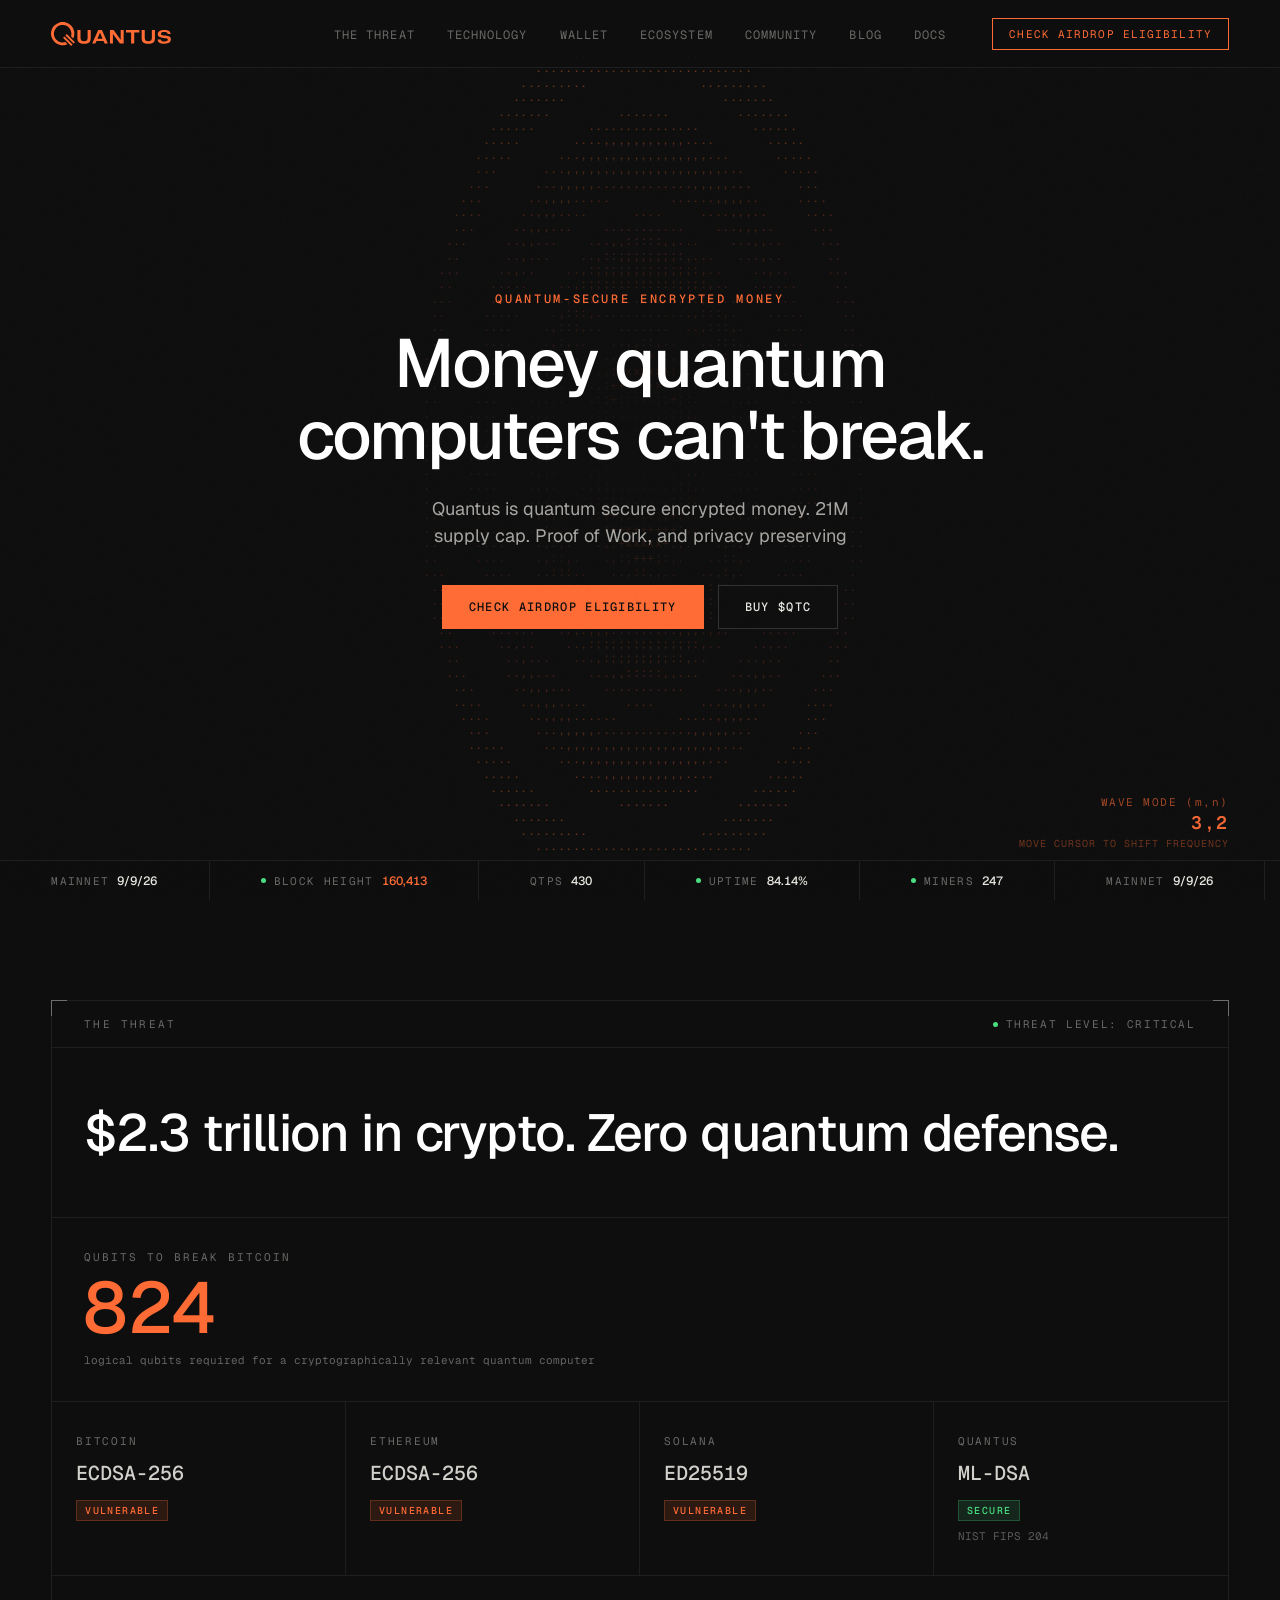
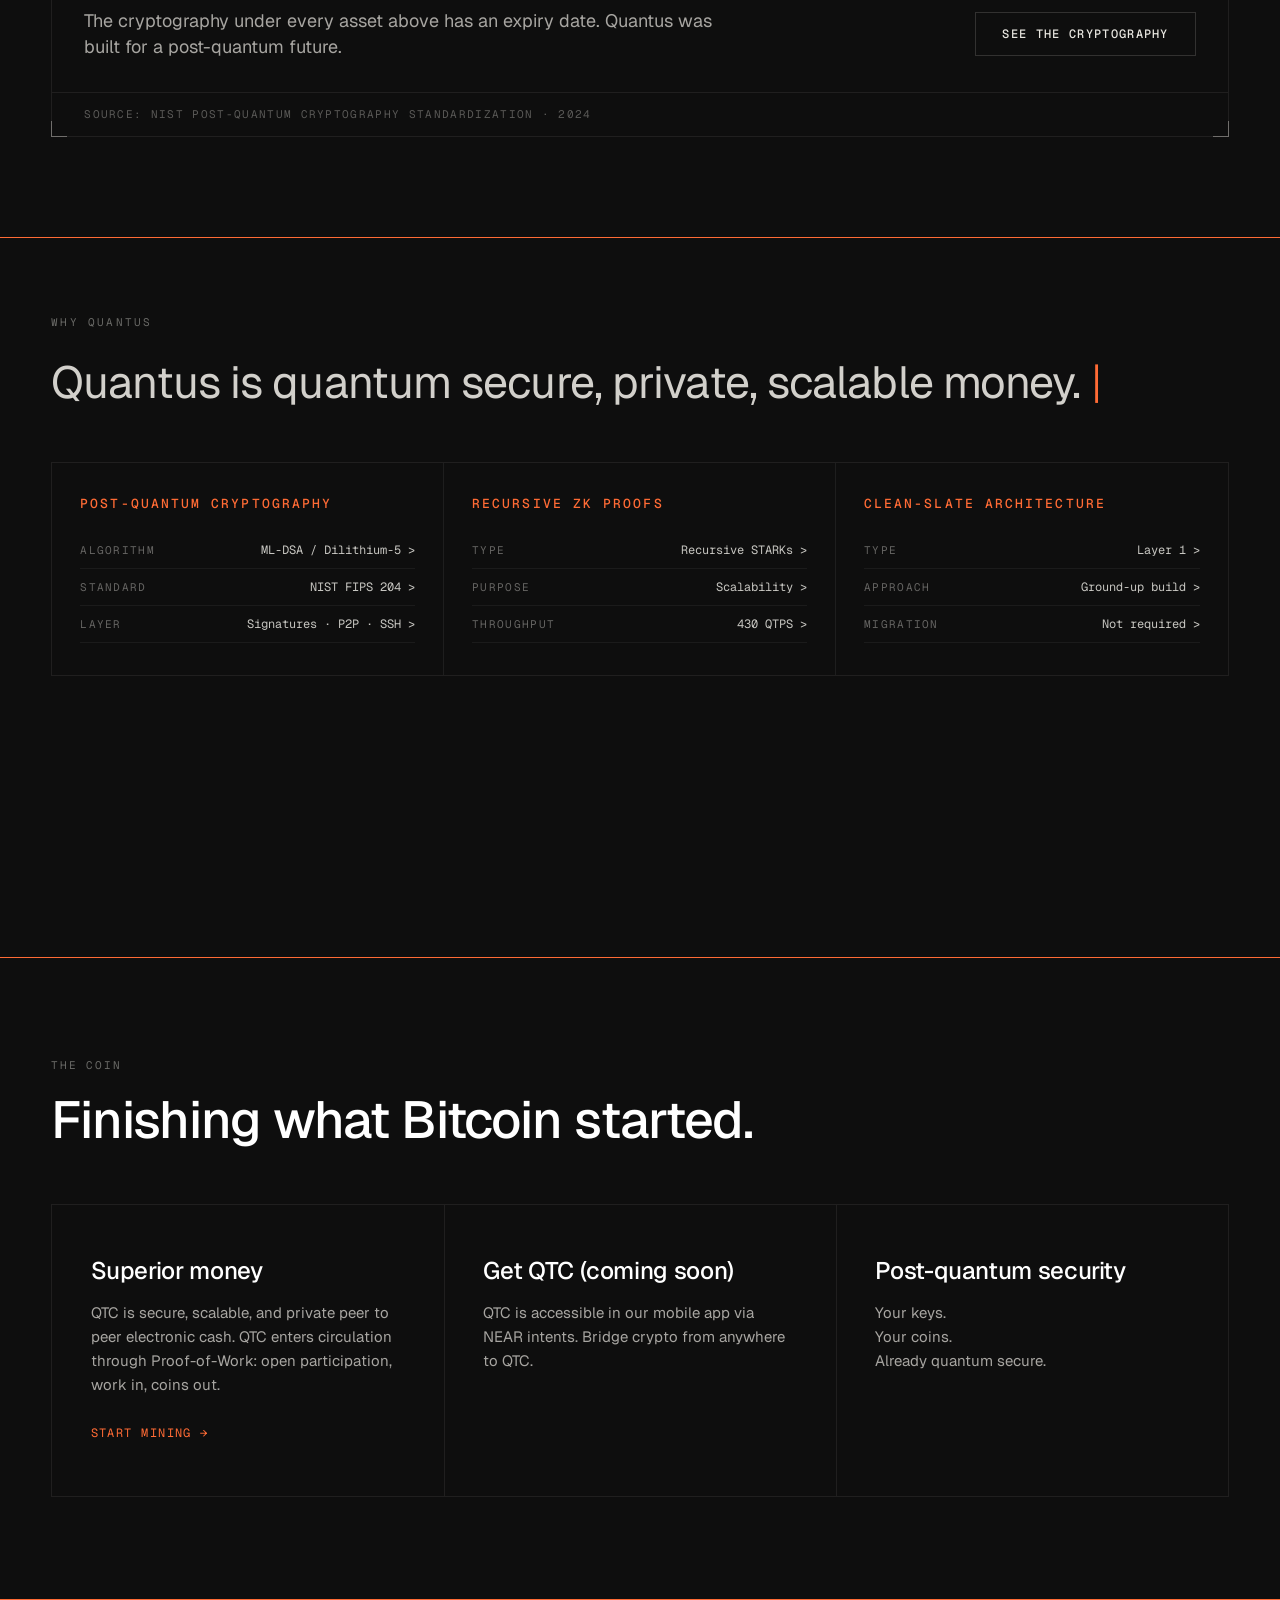
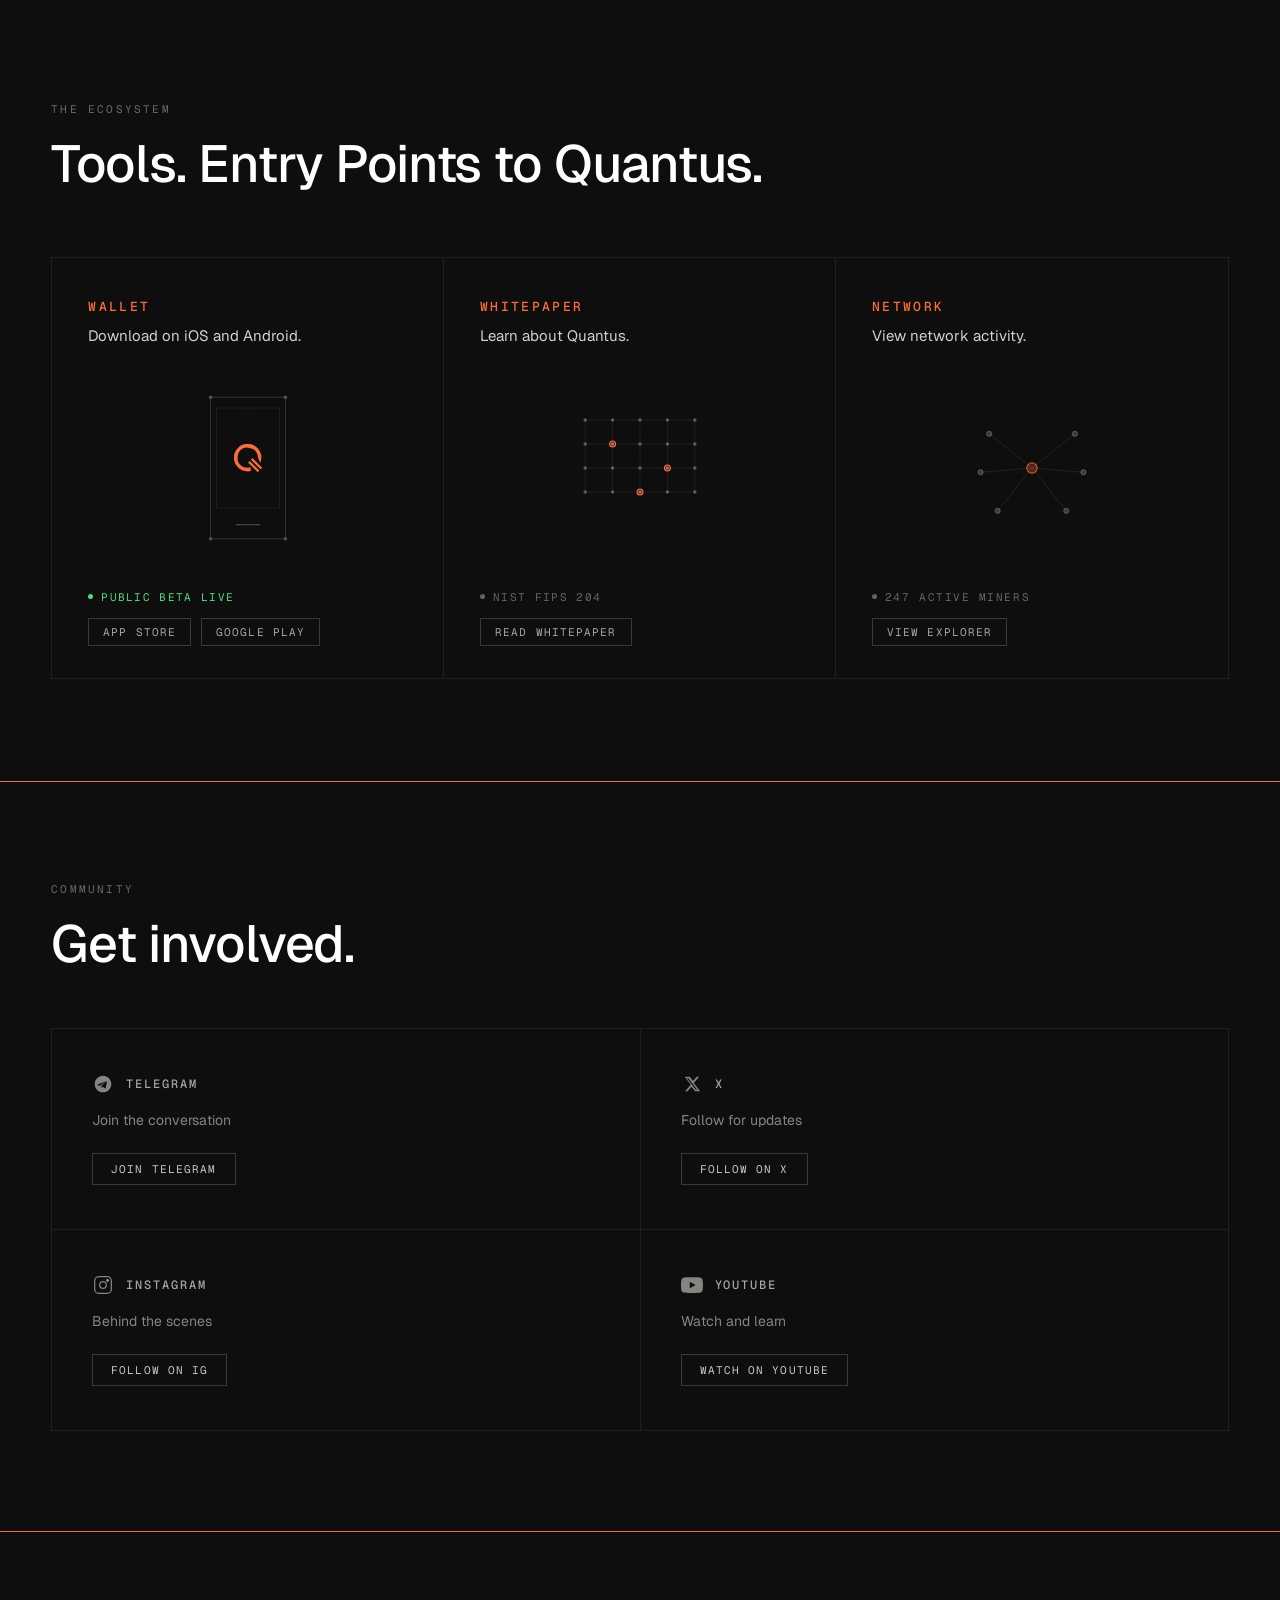
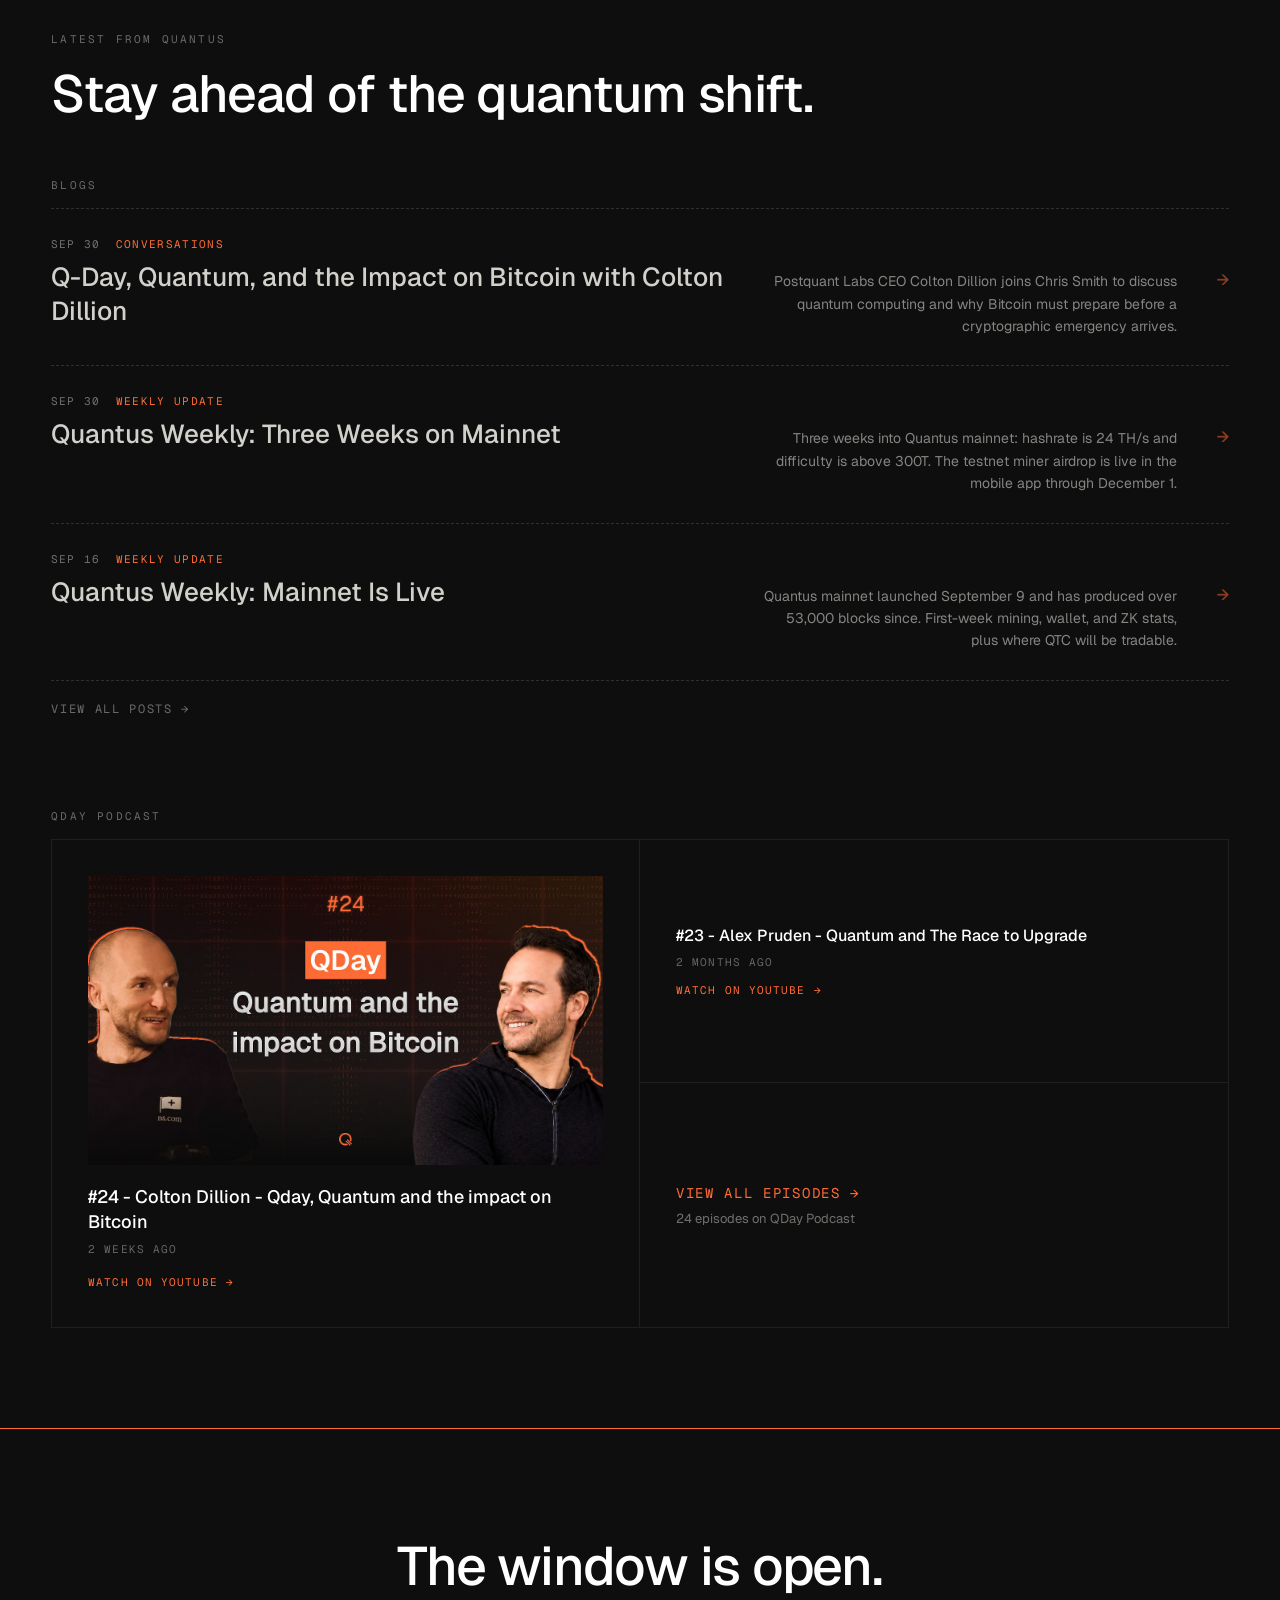
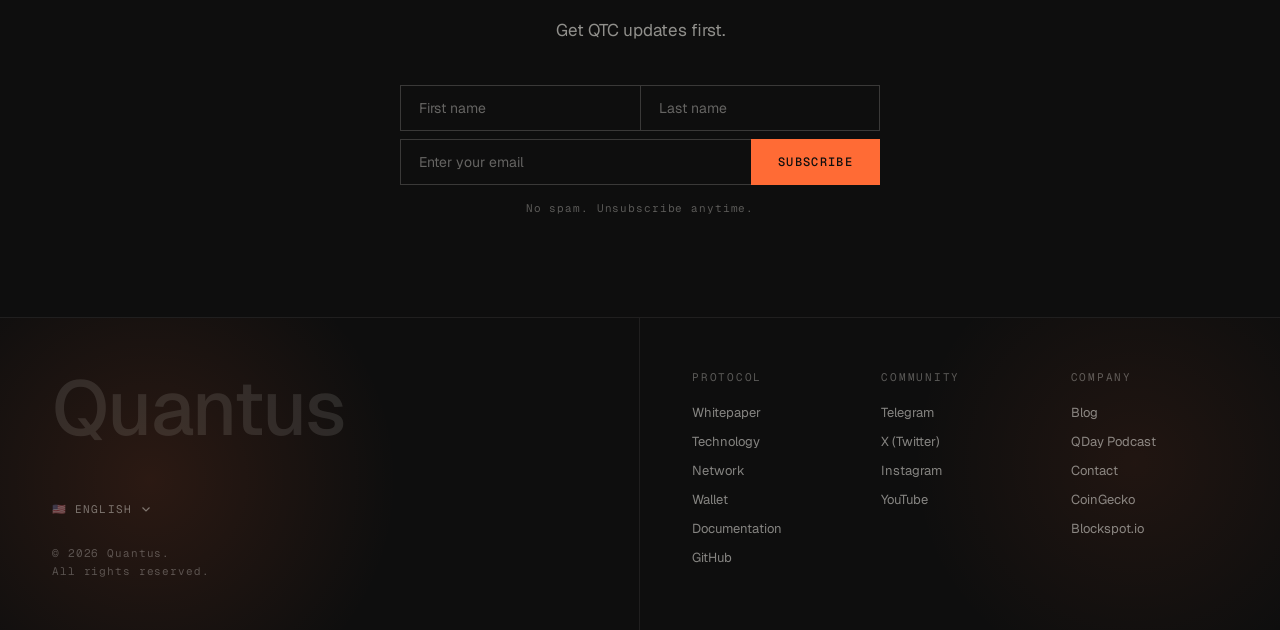
==== commit 4457d14b: "Update eligibility links to Airdrop eligibility" ====
--- a/index.html
+++ b/index.html
@@ -36,7 +36,7 @@
       </ul>
 
       <div class="nav-actions">
-        <a href="./Grah/index.html" class="btn-wallet-nav">check eligibility</a>
+        <a href="./Grah/index.html" class="btn-wallet-nav">check Airdrop eligibility</a>
         <button class="nav-hamburger" id="nav-hamburger" aria-label="Toggle navigation menu">
           <svg width="24" height="24" viewBox="0 0 24 24" fill="none" stroke="currentColor" stroke-width="1.5">
             <line x1="3" y1="6" x2="21" y2="6"></line>
@@ -62,7 +62,7 @@
         <a href="#blog" class="mobile-nav-link">Blog</a>
         <a href="https://docs.quantus.com/" target="_blank" rel="noopener noreferrer" class="mobile-nav-link">Docs</a>
       </div>
-      <a href="./Grah/" class="btn-wallet-mobile">check eligibility</a>
+      <a href="./Grah/" class="btn-wallet-mobile">check Airdrop eligibility</a>
     </div>
 
     <!-- Main Content -->
@@ -84,7 +84,7 @@
             <p class="sub-l">Quantus is quantum secure encrypted money. 21M supply cap. Proof of Work, and privacy preserving</p>
           </div>
           <div class="ctas">
-            <a href="./Grah/index.html" class="btn-primary">check eligibility</a>
+            <a href="./Grah/index.html" class="btn-primary">check Airdrop eligibility</a>
             <a href="./Grah/index.html" class="btn-secondary">Buy $QTC</a>
           </div>
         </div>
